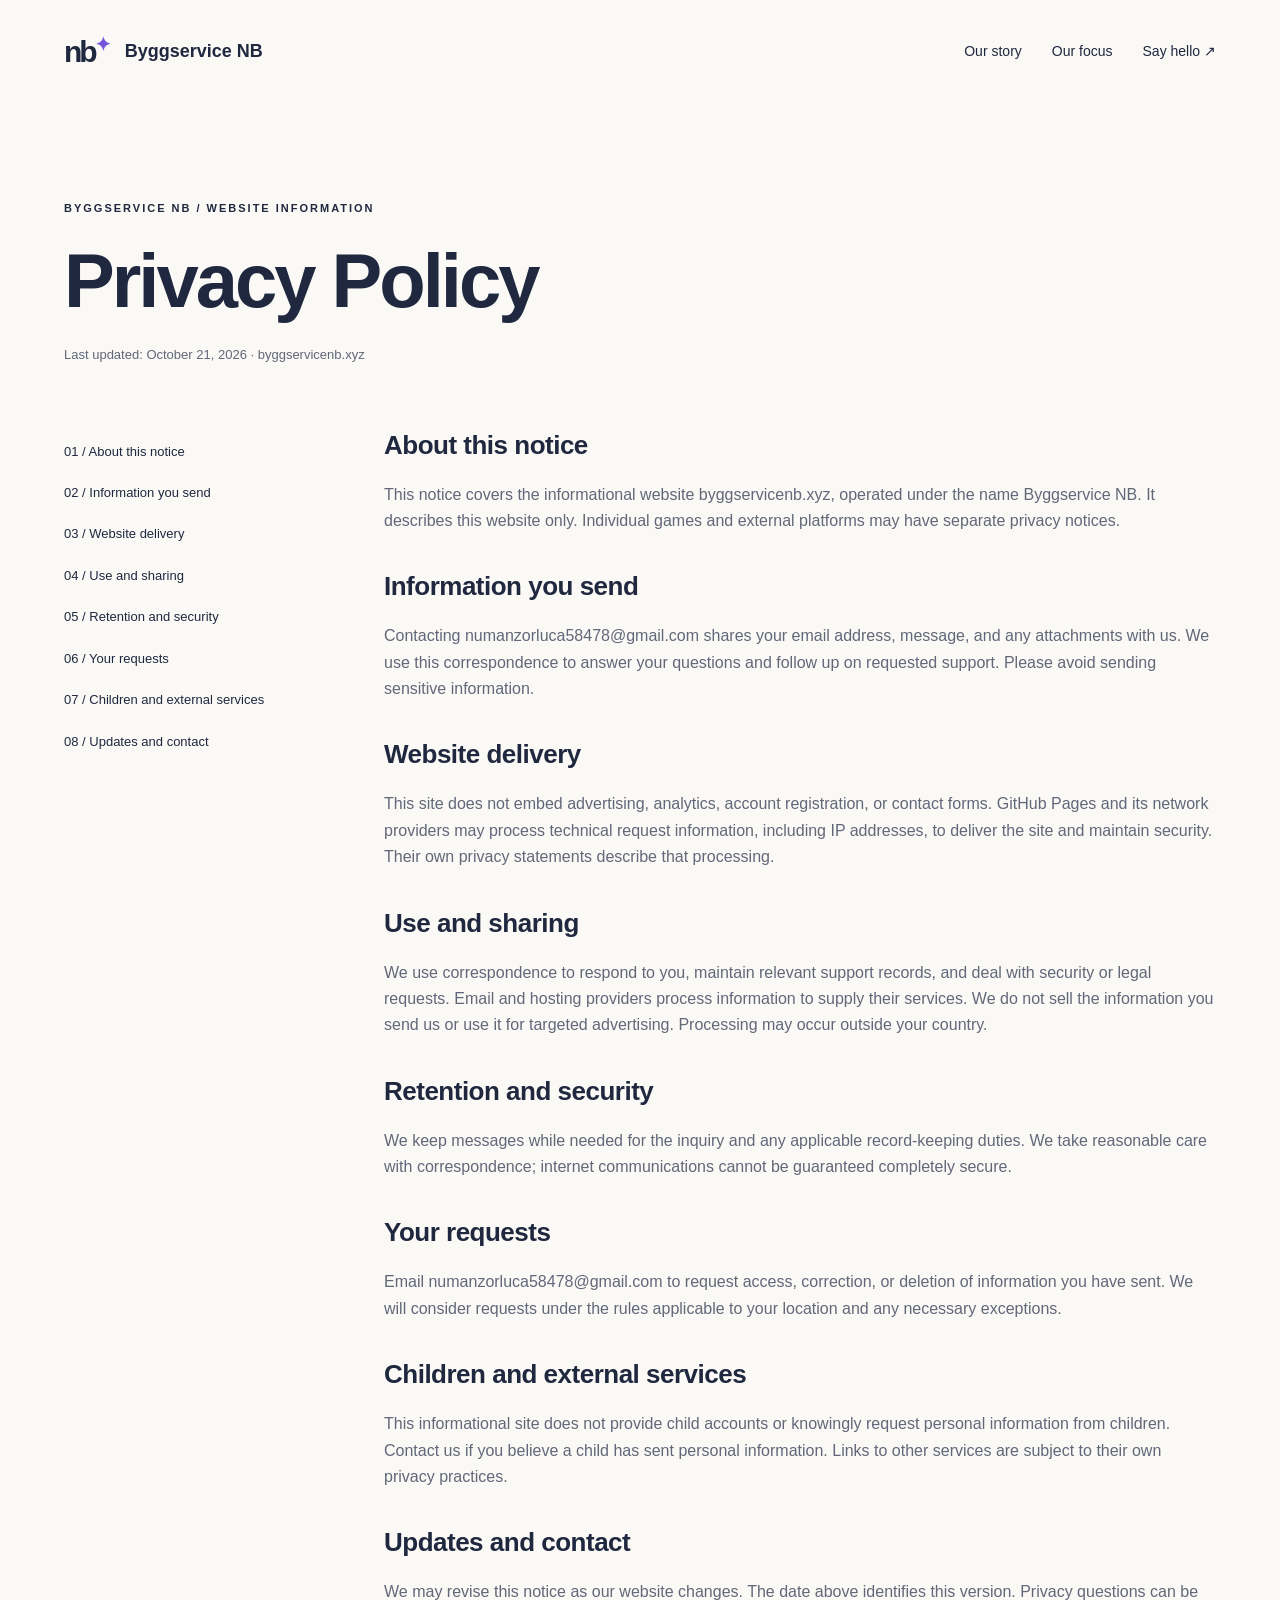
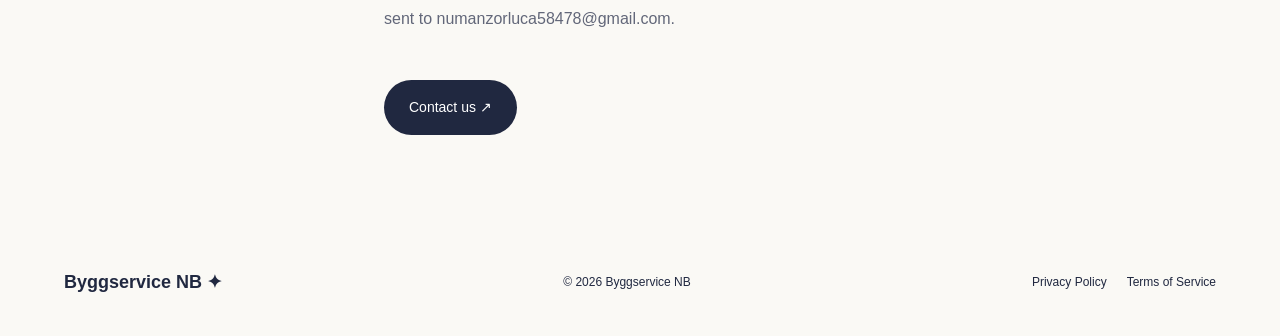
==== privacy-policy/index.html @ 4108b341 "Add privacy policy" ====
<!doctype html><html lang="en"><head><meta charset="utf-8"><meta name="viewport" content="width=device-width, initial-scale=1"><title>Privacy Policy | Byggservice NB</title><meta name="description" content="Privacy Policy for the Byggservice NB informational website."><meta name="theme-color" content="#202840"><link rel="icon" href="/favicon.svg"><link rel="stylesheet" href="/style.css"><link rel="canonical" href="https://byggservicenb.xyz/privacy-policy/"></head><body><a class="skip" href="#main">Skip to content</a><header><a class="brand" href="/"><b>nb<span>✦</span></b>Byggservice NB</a><nav aria-label="Main navigation"><a href="/#about">Our story</a><a href="/#play">Our focus</a><a href="/#contact">Say hello ↗</a></nav></header><main id="main"><section class="section legal"><p class="eyebrow">Byggservice NB / Website information</p><h1>Privacy Policy</h1><p class="updated">Last updated: October 21, 2026 · byggservicenb.xyz</p><div class="legal-grid"><aside aria-label="On this page"><a href="#part1">01 / About this notice</a><a href="#part2">02 / Information you send</a><a href="#part3">03 / Website delivery</a><a href="#part4">04 / Use and sharing</a><a href="#part5">05 / Retention and security</a><a href="#part6">06 / Your requests</a><a href="#part7">07 / Children and external services</a><a href="#part8">08 / Updates and contact</a></aside><div><section id="part1"><h2>About this notice</h2><p>This notice covers the informational website byggservicenb.xyz, operated under the name Byggservice NB. It describes this website only. Individual games and external platforms may have separate privacy notices.</p></section><section id="part2"><h2>Information you send</h2><p>Contacting numanzorluca58478@gmail.com shares your email address, message, and any attachments with us. We use this correspondence to answer your questions and follow up on requested support. Please avoid sending sensitive information.</p></section><section id="part3"><h2>Website delivery</h2><p>This site does not embed advertising, analytics, account registration, or contact forms. GitHub Pages and its network providers may process technical request information, including IP addresses, to deliver the site and maintain security. Their own privacy statements describe that processing.</p></section><section id="part4"><h2>Use and sharing</h2><p>We use correspondence to respond to you, maintain relevant support records, and deal with security or legal requests. Email and hosting providers process information to supply their services. We do not sell the information you send us or use it for targeted advertising. Processing may occur outside your country.</p></section><section id="part5"><h2>Retention and security</h2><p>We keep messages while needed for the inquiry and any applicable record-keeping duties. We take reasonable care with correspondence; internet communications cannot be guaranteed completely secure.</p></section><section id="part6"><h2>Your requests</h2><p>Email numanzorluca58478@gmail.com to request access, correction, or deletion of information you have sent. We will consider requests under the rules applicable to your location and any necessary exceptions.</p></section><section id="part7"><h2>Children and external services</h2><p>This informational site does not provide child accounts or knowingly request personal information from children. Contact us if you believe a child has sent personal information. Links to other services are subject to their own privacy practices.</p></section><section id="part8"><h2>Updates and contact</h2><p>We may revise this notice as our website changes. The date above identifies this version. Privacy questions can be sent to numanzorluca58478@gmail.com.</p></section><a class="button" href="mailto:numanzorluca58478@gmail.com">Contact us ↗</a></div></div></section></main><footer><a class="brand" href="/">Byggservice NB ✦</a><p>© 2026 Byggservice NB</p><nav aria-label="Legal"><a href="/privacy-policy/">Privacy Policy</a><a href="/terms-of-service/">Terms of Service</a></nav></footer></body></html>
---- style.css ----
*{box-sizing:border-box}html{scroll-behavior:smooth;scroll-padding-top:30px}body{margin:0;color:#202840;background:#faf9f5;font:16px/1.65 -apple-system,BlinkMacSystemFont,"Segoe UI",sans-serif}a{color:inherit;text-decoration:none}a:focus-visible{outline:3px solid #7555db;outline-offset:5px}header,footer{max-width:1340px;margin:auto;padding:27px 5%;display:flex;justify-content:space-between;align-items:center;gap:25px}.brand{font-size:18px;font-weight:750;display:flex;align-items:center;gap:14px}.brand b{font-size:30px;letter-spacing:-3px}.brand b span{font-size:19px;color:#7555db;vertical-align:super;letter-spacing:0}nav{display:flex;gap:30px;font-size:14px}nav a:hover{text-decoration:underline}.skip{position:absolute;top:-80px}.skip:focus{top:0;background:white;z-index:9}.hero{max-width:1340px;margin:auto;padding:65px 5% 25px;display:grid;grid-template-columns:1.05fr 1fr;gap:35px}.eyebrow{text-transform:uppercase;letter-spacing:2px;font-size:11px;font-weight:750;margin:0 0 25px}h1,h2,h3,p{margin-top:0}h1{font-size:clamp(60px,7.5vw,104px);line-height:1.02;letter-spacing:-6px;margin-bottom:28px}em{font-family:Georgia,serif;font-weight:400;color:#7555db}h2{font-size:clamp(35px,4.3vw,59px);line-height:1.13;letter-spacing:-2px;font-weight:650}h3{font-size:25px;line-height:1.2;letter-spacing:-.7px}.intro{color:#646976;font-size:17px}.button{display:inline-flex;gap:40px;align-items:center;background:#202840;color:white;padding:16px 25px;border-radius:40px;font-size:14px;margin-top:10px}.button:hover{background:#7555db}.art{background:#e9e4f5;border-radius:50% 50% 44% 44%;position:relative;min-height:500px;margin:0 0 20px;overflow:hidden}.orbit{position:absolute;width:360px;height:360px;border:1px solid #c2b7db;border-radius:50%;left:calc(50% - 180px);top:75px}.tile{position:absolute;width:130px;height:130px;border-radius:26px;display:grid;place-items:center;font-size:75px;line-height:1;box-shadow:0 18px 0 #20284018,0 25px 35px #30294419}.t1{background:#bfaafa;left:17%;top:65px;transform:rotate(-14deg);color:#523486}.t2{background:#ffd884;right:13%;top:130px;transform:rotate(13deg);color:#bd7f25}.t3{background:#202840;color:#fff3da;left:32%;top:205px;z-index:2;transform:rotate(8deg)}.t4{background:#afdbbf;color:#386b50;left:9%;top:300px;transform:rotate(-9deg)}.t5{background:#f6b8a9;color:#9b4f54;right:12%;top:330px;transform:rotate(15deg);font-size:60px}.spark{position:absolute;font-size:35px}.s1{right:16%;top:45px}.s2{left:12%;top:230px;color:#8b71bd}.art-label{position:absolute;bottom:14px;width:100%;text-align:center;font-size:9px;letter-spacing:3px}.hero-bottom{grid-column:1/-1;display:flex;justify-content:space-between;border-top:1px solid #dddcd8;padding-top:25px;font-size:11px;letter-spacing:1px;color:#626779}.section{padding:95px max(5%,calc((100vw - 1206px)/2))}.split{display:grid;grid-template-columns:1.1fr 1fr;gap:75px}.split p{color:#626779}.split .large{font-size:23px;line-height:1.5;color:#202840}.focus{background:#efeee8}.cards{display:grid;grid-template-columns:repeat(3,1fr);gap:22px;margin-top:40px}.cards article{padding:35px 28px;border-radius:12px;background:#faf9f5}.cards p:last-child{font-size:15px;color:#626779}.symbol{font-size:52px;display:block;margin-bottom:35px;color:#7555db}.principles{background:#202840;color:#faf9f5;display:grid;grid-template-columns:1fr 1fr;gap:0 65px}.principles>.eyebrow{grid-column:1/-1;color:#bfaafa}.principles em{color:#c5b1ff}.rows p{border-bottom:1px solid #ffffff30;padding:20px 0;font-size:19px}.rows span{font-size:11px;color:#bfaafa;margin-right:20px}.rows b{float:right;font-weight:400}.contact{background:#eee8fa}.email{font-size:clamp(17px,3vw,32px);display:inline-block;border-bottom:1px solid #7d6b9b;overflow-wrap:anywhere;margin:15px 0 25px}.email:hover{color:#7555db}.small{font-size:13px;color:#626779}footer{font-size:12px;padding-top:38px;padding-bottom:38px}footer p{margin:0}footer nav{font-size:12px;gap:20px}.legal h1{font-size:clamp(40px,6vw,76px);letter-spacing:-3px;margin:10px 0 25px}.updated{font-size:13px;color:#626779}.legal-grid{display:grid;grid-template-columns:240px 1fr;gap:80px;margin-top:65px}.legal aside a{display:block;font-size:13px;padding:10px 0}.legal section section{scroll-margin-top:30px}.legal-grid h2{font-size:26px;letter-spacing:-.5px}.legal-grid section{margin-bottom:38px}.legal-grid p{color:#626779}@media(max-width:800px){header{padding:20px 6%;flex-wrap:wrap}.brand{font-size:16px}nav{gap:18px;font-size:12px}.hero{padding:40px 6% 25px;grid-template-columns:1fr}.hero h1{letter-spacing:-3px;font-size:70px}.art{min-height:480px;max-width:510px;width:100%;justify-self:center}.section{padding:65px 6%}.split,.principles{grid-template-columns:1fr;gap:25px}.cards{grid-template-columns:1fr}.cards article{padding:30px}.symbol{margin-bottom:20px}.hero-bottom{font-size:9px;gap:20px}footer{align-items:flex-start;flex-direction:column;gap:18px}.legal-grid{grid-template-columns:1fr;gap:30px;margin-top:35px}.legal aside{border-bottom:1px solid #ddd;padding-bottom:25px}.legal h1{letter-spacing:-2px}}@media(prefers-reduced-motion:reduce){html{scroll-behavior:auto}}
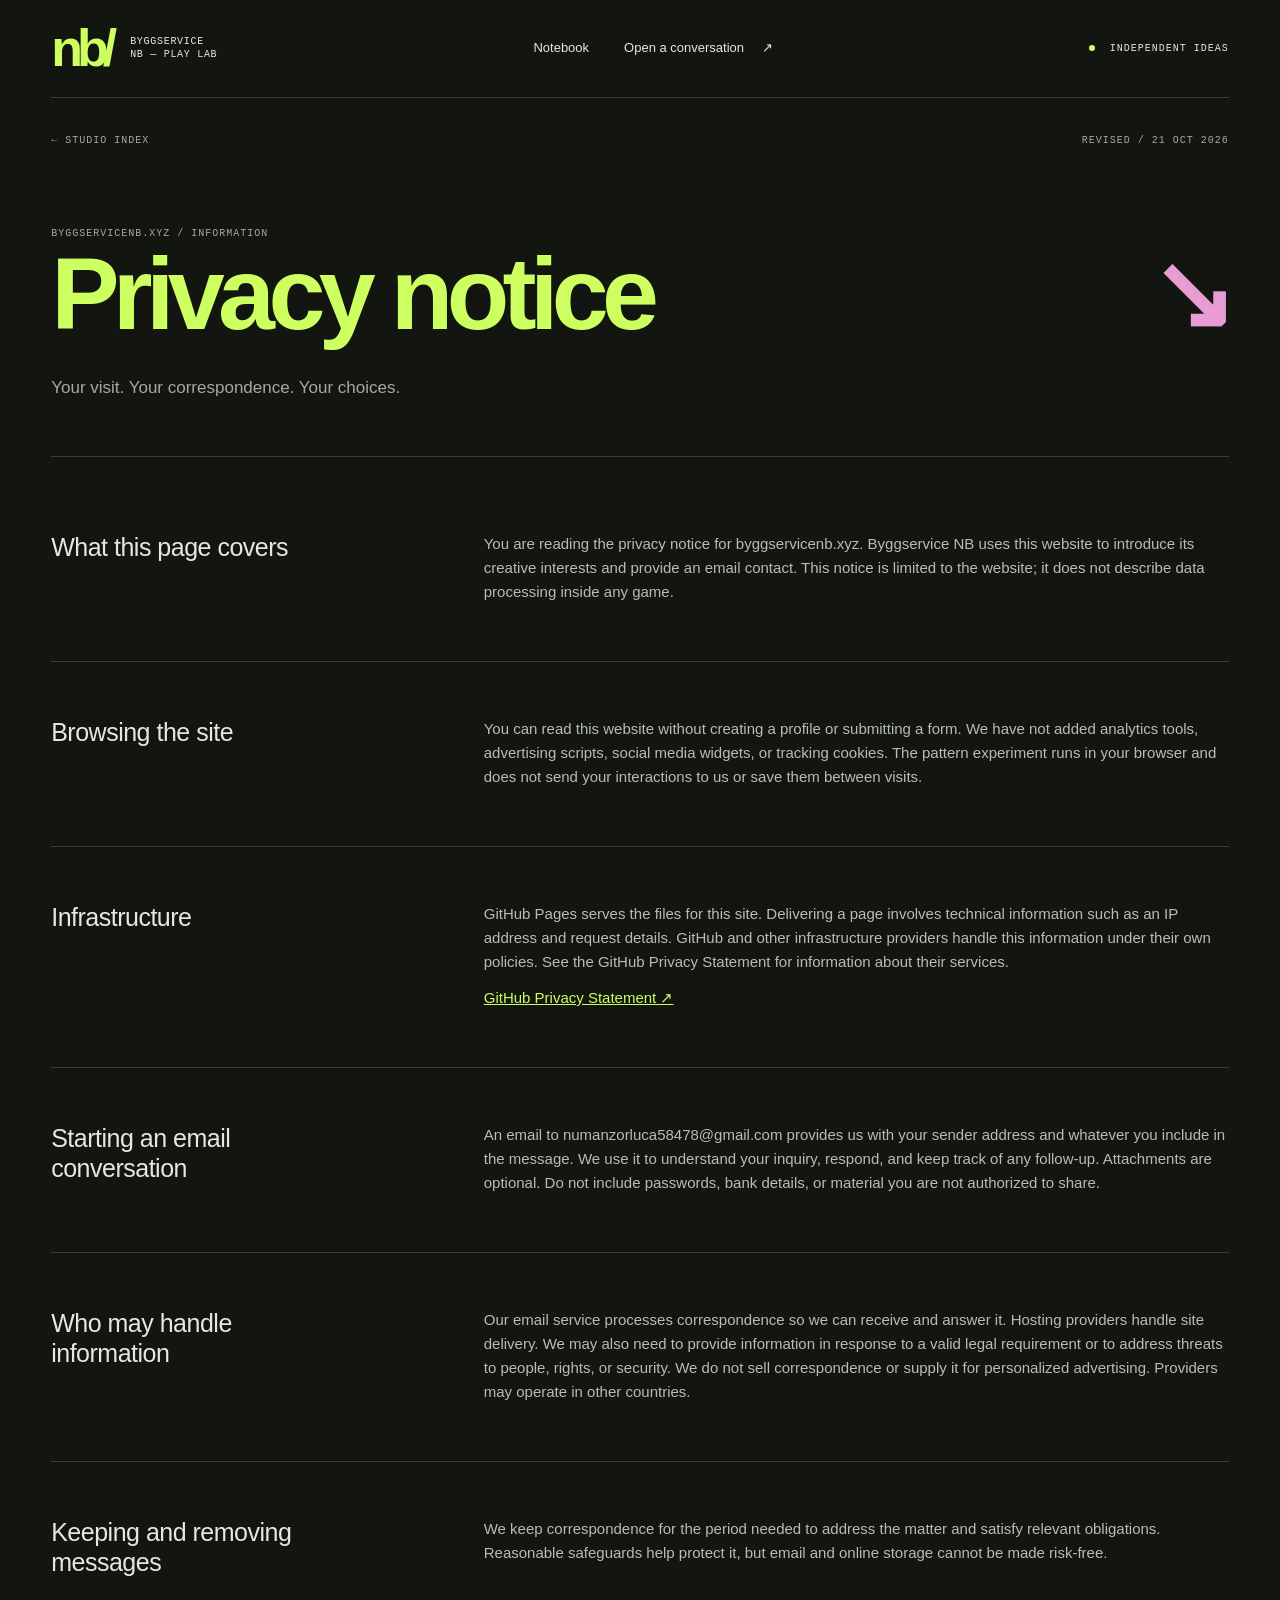
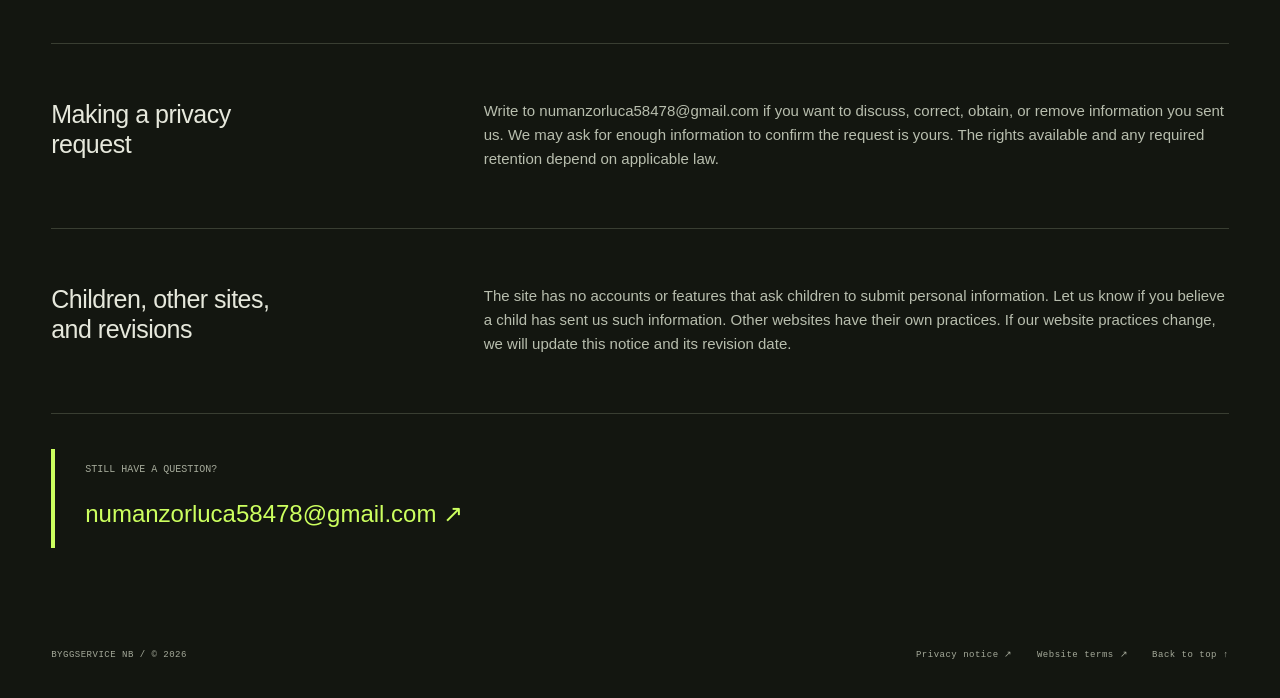
==== commit 4d9730df: "Rewrite privacy notice and page layout" ====
--- a/privacy-policy/index.html
+++ b/privacy-policy/index.html
@@ -1 +1 @@
-<!doctype html><html lang="en"><head><meta charset="utf-8"><meta name="viewport" content="width=device-width, initial-scale=1"><title>Privacy Policy | Byggservice NB</title><meta name="description" content="Privacy Policy for the Byggservice NB informational website."><meta name="theme-color" content="#202840"><link rel="icon" href="/favicon.svg"><link rel="stylesheet" href="/style.css"><link rel="canonical" href="https://byggservicenb.xyz/privacy-policy/"></head><body><a class="skip" href="#main">Skip to content</a><header><a class="brand" href="/"><b>nb<span>✦</span></b>Byggservice NB</a><nav aria-label="Main navigation"><a href="/#about">Our story</a><a href="/#play">Our focus</a><a href="/#contact">Say hello ↗</a></nav></header><main id="main"><section class="section legal"><p class="eyebrow">Byggservice NB / Website information</p><h1>Privacy Policy</h1><p class="updated">Last updated: October 21, 2026 · byggservicenb.xyz</p><div class="legal-grid"><aside aria-label="On this page"><a href="#part1">01 / About this notice</a><a href="#part2">02 / Information you send</a><a href="#part3">03 / Website delivery</a><a href="#part4">04 / Use and sharing</a><a href="#part5">05 / Retention and security</a><a href="#part6">06 / Your requests</a><a href="#part7">07 / Children and external services</a><a href="#part8">08 / Updates and contact</a></aside><div><section id="part1"><h2>About this notice</h2><p>This notice covers the informational website byggservicenb.xyz, operated under the name Byggservice NB. It describes this website only. Individual games and external platforms may have separate privacy notices.</p></section><section id="part2"><h2>Information you send</h2><p>Contacting numanzorluca58478@gmail.com shares your email address, message, and any attachments with us. We use this correspondence to answer your questions and follow up on requested support. Please avoid sending sensitive information.</p></section><section id="part3"><h2>Website delivery</h2><p>This site does not embed advertising, analytics, account registration, or contact forms. GitHub Pages and its network providers may process technical request information, including IP addresses, to deliver the site and maintain security. Their own privacy statements describe that processing.</p></section><section id="part4"><h2>Use and sharing</h2><p>We use correspondence to respond to you, maintain relevant support records, and deal with security or legal requests. Email and hosting providers process information to supply their services. We do not sell the information you send us or use it for targeted advertising. Processing may occur outside your country.</p></section><section id="part5"><h2>Retention and security</h2><p>We keep messages while needed for the inquiry and any applicable record-keeping duties. We take reasonable care with correspondence; internet communications cannot be guaranteed completely secure.</p></section><section id="part6"><h2>Your requests</h2><p>Email numanzorluca58478@gmail.com to request access, correction, or deletion of information you have sent. We will consider requests under the rules applicable to your location and any necessary exceptions.</p></section><section id="part7"><h2>Children and external services</h2><p>This informational site does not provide child accounts or knowingly request personal information from children. Contact us if you believe a child has sent personal information. Links to other services are subject to their own privacy practices.</p></section><section id="part8"><h2>Updates and contact</h2><p>We may revise this notice as our website changes. The date above identifies this version. Privacy questions can be sent to numanzorluca58478@gmail.com.</p></section><a class="button" href="mailto:numanzorluca58478@gmail.com">Contact us ↗</a></div></div></section></main><footer><a class="brand" href="/">Byggservice NB ✦</a><p>© 2026 Byggservice NB</p><nav aria-label="Legal"><a href="/privacy-policy/">Privacy Policy</a><a href="/terms-of-service/">Terms of Service</a></nav></footer></body></html>
+<!doctype html><html lang="en"><head><meta charset="utf-8"><meta name="viewport" content="width=device-width, initial-scale=1"><title>Privacy notice — Byggservice NB</title><meta name="description" content="Your visit. Your correspondence. Your choices."><meta name="theme-color" content="#131610"><link rel="icon" href="/favicon.svg"><link rel="stylesheet" href="/style.css"><link rel="canonical" href="https://byggservicenb.xyz/privacy-policy/"></head><body><a class="skip" href="#main">Skip to content</a><header class="masthead"><a class="wordmark" href="/" aria-label="Byggservice NB home"><span class="mark">nb/</span><span>BYGGSERVICE<br>NB — PLAY LAB</span></a><nav aria-label="Main navigation"><a href="/#notebook">Notebook</a><a href="/#inbox">Open a conversation <span>↗</span></a></nav><span class="header-tag"><i></i> INDEPENDENT IDEAS</span></header><main id="main"><section class="document"><div class="document-meta"><a href="/">← STUDIO INDEX</a><span>REVISED / 21 OCT 2026</span></div><div class="document-title"><span class="kicker">BYGGSERVICENB.XYZ / INFORMATION</span><h1>Privacy notice<span>↘</span></h1><p>Your visit. Your correspondence. Your choices.</p></div><div class="document-content"><aside><span>THE CONTENTS</span><a href="#clause-1">What this page covers</a><a href="#clause-2">Browsing the site</a><a href="#clause-3">Infrastructure</a><a href="#clause-4">Starting an email conversation</a><a href="#clause-5">Who may handle information</a><a href="#clause-6">Keeping and removing messages</a><a href="#clause-7">Making a privacy request</a><a href="#clause-8">Children, other sites, and revisions</a></aside><div><section id="clause-1"><h2>What this page covers</h2><p>You are reading the privacy notice for byggservicenb.xyz. Byggservice NB uses this website to introduce its creative interests and provide an email contact. This notice is limited to the website; it does not describe data processing inside any game.</p></section><section id="clause-2"><h2>Browsing the site</h2><p>You can read this website without creating a profile or submitting a form. We have not added analytics tools, advertising scripts, social media widgets, or tracking cookies. The pattern experiment runs in your browser and does not send your interactions to us or save them between visits.</p></section><section id="clause-3"><h2>Infrastructure</h2><p>GitHub Pages serves the files for this site. Delivering a page involves technical information such as an IP address and request details. GitHub and other infrastructure providers handle this information under their own policies. See the GitHub Privacy Statement for information about their services.</p><p><a href="https://docs.github.com/en/site-policy/privacy-policies/github-general-privacy-statement">GitHub Privacy Statement ↗</a></p></section><section id="clause-4"><h2>Starting an email conversation</h2><p>An email to numanzorluca58478@gmail.com provides us with your sender address and whatever you include in the message. We use it to understand your inquiry, respond, and keep track of any follow-up. Attachments are optional. Do not include passwords, bank details, or material you are not authorized to share.</p></section><section id="clause-5"><h2>Who may handle information</h2><p>Our email service processes correspondence so we can receive and answer it. Hosting providers handle site delivery. We may also need to provide information in response to a valid legal requirement or to address threats to people, rights, or security. We do not sell correspondence or supply it for personalized advertising. Providers may operate in other countries.</p></section><section id="clause-6"><h2>Keeping and removing messages</h2><p>We keep correspondence for the period needed to address the matter and satisfy relevant obligations. Reasonable safeguards help protect it, but email and online storage cannot be made risk-free.</p></section><section id="clause-7"><h2>Making a privacy request</h2><p>Write to numanzorluca58478@gmail.com if you want to discuss, correct, obtain, or remove information you sent us. We may ask for enough information to confirm the request is yours. The rights available and any required retention depend on applicable law.</p></section><section id="clause-8"><h2>Children, other sites, and revisions</h2><p>The site has no accounts or features that ask children to submit personal information. Let us know if you believe a child has sent us such information. Other websites have their own practices. If our website practices change, we will update this notice and its revision date.</p></section><div class="document-contact"><span>STILL HAVE A QUESTION?</span><a href="mailto:numanzorluca58478@gmail.com">numanzorluca58478@gmail.com ↗</a></div></div></div></section></main><footer><span>BYGGSERVICE NB / © 2026</span><nav aria-label="Legal navigation"><a href="/privacy-policy/">Privacy notice ↗</a><a href="/terms-of-service/">Website terms ↗</a><a href="#main">Back to top ↑</a></nav></footer><script src="/site.js"></script></body></html>
--- a/style.css
+++ b/style.css
@@ -1 +1,2 @@
-*{box-sizing:border-box}html{scroll-behavior:smooth;scroll-padding-top:30px}body{margin:0;color:#202840;background:#faf9f5;font:16px/1.65 -apple-system,BlinkMacSystemFont,"Segoe UI",sans-serif}a{color:inherit;text-decoration:none}a:focus-visible{outline:3px solid #7555db;outline-offset:5px}header,footer{max-width:1340px;margin:auto;padding:27px 5%;display:flex;justify-content:space-between;align-items:center;gap:25px}.brand{font-size:18px;font-weight:750;display:flex;align-items:center;gap:14px}.brand b{font-size:30px;letter-spacing:-3px}.brand b span{font-size:19px;color:#7555db;vertical-align:super;letter-spacing:0}nav{display:flex;gap:30px;font-size:14px}nav a:hover{text-decoration:underline}.skip{position:absolute;top:-80px}.skip:focus{top:0;background:white;z-index:9}.hero{max-width:1340px;margin:auto;padding:65px 5% 25px;display:grid;grid-template-columns:1.05fr 1fr;gap:35px}.eyebrow{text-transform:uppercase;letter-spacing:2px;font-size:11px;font-weight:750;margin:0 0 25px}h1,h2,h3,p{margin-top:0}h1{font-size:clamp(60px,7.5vw,104px);line-height:1.02;letter-spacing:-6px;margin-bottom:28px}em{font-family:Georgia,serif;font-weight:400;color:#7555db}h2{font-size:clamp(35px,4.3vw,59px);line-height:1.13;letter-spacing:-2px;font-weight:650}h3{font-size:25px;line-height:1.2;letter-spacing:-.7px}.intro{color:#646976;font-size:17px}.button{display:inline-flex;gap:40px;align-items:center;background:#202840;color:white;padding:16px 25px;border-radius:40px;font-size:14px;margin-top:10px}.button:hover{background:#7555db}.art{background:#e9e4f5;border-radius:50% 50% 44% 44%;position:relative;min-height:500px;margin:0 0 20px;overflow:hidden}.orbit{position:absolute;width:360px;height:360px;border:1px solid #c2b7db;border-radius:50%;left:calc(50% - 180px);top:75px}.tile{position:absolute;width:130px;height:130px;border-radius:26px;display:grid;place-items:center;font-size:75px;line-height:1;box-shadow:0 18px 0 #20284018,0 25px 35px #30294419}.t1{background:#bfaafa;left:17%;top:65px;transform:rotate(-14deg);color:#523486}.t2{background:#ffd884;right:13%;top:130px;transform:rotate(13deg);color:#bd7f25}.t3{background:#202840;color:#fff3da;left:32%;top:205px;z-index:2;transform:rotate(8deg)}.t4{background:#afdbbf;color:#386b50;left:9%;top:300px;transform:rotate(-9deg)}.t5{background:#f6b8a9;color:#9b4f54;right:12%;top:330px;transform:rotate(15deg);font-size:60px}.spark{position:absolute;font-size:35px}.s1{right:16%;top:45px}.s2{left:12%;top:230px;color:#8b71bd}.art-label{position:absolute;bottom:14px;width:100%;text-align:center;font-size:9px;letter-spacing:3px}.hero-bottom{grid-column:1/-1;display:flex;justify-content:space-between;border-top:1px solid #dddcd8;padding-top:25px;font-size:11px;letter-spacing:1px;color:#626779}.section{padding:95px max(5%,calc((100vw - 1206px)/2))}.split{display:grid;grid-template-columns:1.1fr 1fr;gap:75px}.split p{color:#626779}.split .large{font-size:23px;line-height:1.5;color:#202840}.focus{background:#efeee8}.cards{display:grid;grid-template-columns:repeat(3,1fr);gap:22px;margin-top:40px}.cards article{padding:35px 28px;border-radius:12px;background:#faf9f5}.cards p:last-child{font-size:15px;color:#626779}.symbol{font-size:52px;display:block;margin-bottom:35px;color:#7555db}.principles{background:#202840;color:#faf9f5;display:grid;grid-template-columns:1fr 1fr;gap:0 65px}.principles>.eyebrow{grid-column:1/-1;color:#bfaafa}.principles em{color:#c5b1ff}.rows p{border-bottom:1px solid #ffffff30;padding:20px 0;font-size:19px}.rows span{font-size:11px;color:#bfaafa;margin-right:20px}.rows b{float:right;font-weight:400}.contact{background:#eee8fa}.email{font-size:clamp(17px,3vw,32px);display:inline-block;border-bottom:1px solid #7d6b9b;overflow-wrap:anywhere;margin:15px 0 25px}.email:hover{color:#7555db}.small{font-size:13px;color:#626779}footer{font-size:12px;padding-top:38px;padding-bottom:38px}footer p{margin:0}footer nav{font-size:12px;gap:20px}.legal h1{font-size:clamp(40px,6vw,76px);letter-spacing:-3px;margin:10px 0 25px}.updated{font-size:13px;color:#626779}.legal-grid{display:grid;grid-template-columns:240px 1fr;gap:80px;margin-top:65px}.legal aside a{display:block;font-size:13px;padding:10px 0}.legal section section{scroll-margin-top:30px}.legal-grid h2{font-size:26px;letter-spacing:-.5px}.legal-grid section{margin-bottom:38px}.legal-grid p{color:#626779}@media(max-width:800px){header{padding:20px 6%;flex-wrap:wrap}.brand{font-size:16px}nav{gap:18px;font-size:12px}.hero{padding:40px 6% 25px;grid-template-columns:1fr}.hero h1{letter-spacing:-3px;font-size:70px}.art{min-height:480px;max-width:510px;width:100%;justify-self:center}.section{padding:65px 6%}.split,.principles{grid-template-columns:1fr;gap:25px}.cards{grid-template-columns:1fr}.cards article{padding:30px}.symbol{margin-bottom:20px}.hero-bottom{font-size:9px;gap:20px}footer{align-items:flex-start;flex-direction:column;gap:18px}.legal-grid{grid-template-columns:1fr;gap:30px;margin-top:35px}.legal aside{border-bottom:1px solid #ddd;padding-bottom:25px}.legal h1{letter-spacing:-2px}}@media(prefers-reduced-motion:reduce){html{scroll-behavior:auto}}+:root{--bg:#131610;--paper:#e6e8dc;--muted:#a5aa9a;--lime:#ccff5f;--pink:#e99cd3;--line:#393e32}*{box-sizing:border-box}html{scroll-behavior:smooth;scroll-padding-top:28px}body{margin:0;background:var(--bg);color:var(--paper);font:16px/1.6 Arial,Helvetica,sans-serif}a{color:inherit;text-decoration:none}button{font:inherit}a:focus-visible,button:focus-visible{outline:3px solid var(--pink);outline-offset:6px}a:hover{color:var(--lime)}.skip{position:absolute;left:20px;top:-100px;z-index:10;background:var(--lime);color:var(--bg);padding:10px}.skip:focus{top:10px}.masthead{margin:0 4%;padding:25px 0;display:flex;align-items:center;justify-content:space-between;border-bottom:1px solid var(--line);gap:25px}.wordmark{display:flex;gap:13px;align-items:center;font:10px/1.3 monospace;letter-spacing:.7px}.mark{font:bold 52px/.9 Arial;letter-spacing:-6px;color:var(--lime);padding-right:6px}.masthead nav{display:flex;gap:35px;font-size:13px}.masthead nav span{margin-left:14px}.header-tag{font:10px monospace;letter-spacing:1px}.header-tag i{display:inline-block;background:var(--lime);width:6px;height:6px;border-radius:50%;margin-right:8px}.opening{padding:28px 4% 0}.opening-top,.opening-bottom,.section-rail,.inbox-top,.document-meta{display:flex;justify-content:space-between;gap:25px;font:10px/1.5 monospace;letter-spacing:1px}.opening-top span:last-child{text-align:right}.hero-layout{display:grid;grid-template-columns:1.05fr 1fr;gap:4%;padding:60px 0 45px;align-items:center}.kicker{font:10px/1.6 monospace;letter-spacing:1px;margin:0 0 25px;color:var(--muted)}h1,h2,h3,p{margin-top:0}.hero-type h1{font-family:Arial,Helvetica,sans-serif;font-size:clamp(70px,8.6vw,135px);line-height:.84;font-weight:900;letter-spacing:-.075em;margin:0;color:var(--lime)}.outline{-webkit-text-stroke:1px var(--paper);color:transparent;letter-spacing:-.08em}.asterisk{font-size:.67em;color:var(--pink);display:inline-block;margin-left:16px;vertical-align:12%}.hero-caption{display:flex;gap:22px;margin-top:38px;align-items:flex-start}.hero-caption .arrow{color:var(--lime);font-size:40px;line-height:1}.hero-caption p{font-size:14px;line-height:1.6;color:#b9bfaf;margin:0}.experiment{border:1px solid var(--line);background:#1b2016;transform:rotate(3deg);margin:0 2% 5px 0}.experiment-bar{display:flex;justify-content:space-between;font:9px monospace;letter-spacing:1px;border-bottom:1px solid var(--line);padding:16px}.board-wrap{position:relative;padding:32px 42px 36px}.board{display:grid;grid-template-columns:repeat(3,1fr);gap:9px;transform:rotate(-8deg);max-width:420px;margin:10px auto}.cell{aspect-ratio:1;display:grid;place-items:center;font-size:clamp(40px,5vw,77px);font-weight:600;line-height:1;border-radius:0;box-shadow:5px 6px 0 #0004}.lime{background:var(--lime);color:var(--bg)}.charcoal{background:#30372a;color:var(--lime)}.gray{background:#b7beaa;color:var(--bg)}.pink{background:var(--pink);color:var(--bg)}.ring{font-size:clamp(55px,7vw,100px)}.board-coordinate{font:8px/1.8 monospace;position:absolute;right:9px;bottom:15px;color:var(--muted)}.experiment-control{display:flex;align-items:center;justify-content:space-between;gap:15px;border-top:1px solid var(--line);padding:15px}.experiment-control p{font:8px/1.4 monospace;letter-spacing:1px;margin:0;max-width:50%}.experiment-control button{border:0;background:var(--lime);padding:12px 18px;cursor:pointer;font:10px monospace;min-height:44px;color:#131610}.experiment-control button:hover{background:var(--pink)}.experiment-control button span{font-size:18px;margin-left:20px}.experiment-note{font:9px monospace;color:var(--muted);margin:0;padding:0 15px 15px}.opening-bottom{border-top:1px solid var(--line);padding:22px 0;color:var(--muted)}.opening-bottom a{color:var(--paper)}.ticker{display:flex;justify-content:space-around;gap:20px;padding:23px 3%;background:var(--lime);color:var(--bg);font-weight:900;font-size:clamp(13px,2.2vw,31px);line-height:1.1;letter-spacing:-1px;overflow:hidden}.ticker b{font-size:28px;line-height:1}.notebook{padding:90px 4% 100px;display:grid;grid-template-columns:repeat(3,1fr);gap:0 0}.section-rail{grid-column:1/-1;border-bottom:1px solid var(--line);padding-bottom:20px;color:var(--muted)}.notebook-intro{grid-column:1/-1;display:flex;align-items:flex-end;justify-content:space-between;gap:50px;padding:45px 0 65px}.notebook-intro h2{font-size:clamp(33px,4.2vw,62px);font-weight:500;line-height:1.08;letter-spacing:-2px;margin:0}.notebook-intro h2 em{font-style:normal;color:var(--lime)}.notebook-intro>p{font-size:14px;color:var(--muted);max-width:330px;margin:0}.note{padding:28px 30px;min-height:430px;position:relative;border:1px solid var(--line)}.note+.note{border-left:0}.note-id{font:10px monospace;color:var(--muted);margin-bottom:35px}.note h3{font-size:30px;line-height:1.1;letter-spacing:-1px;font-weight:500}.note p{font-size:13px;color:var(--muted);max-width:270px;position:relative;z-index:1}.note-one{background:#20271b}.mini-grid{display:grid;grid-template-columns:55px 55px;gap:5px;margin-top:30px}.mini-grid i{height:32px;background:var(--lime)}.mini-grid i:nth-child(3){background:var(--pink)}.note-two{background:var(--paper);color:var(--bg);padding-bottom:30px}.note-two .note-id,.note-two p{color:#565e4c}.note-two p{margin-top:155px;margin-bottom:0}.loop-art{position:absolute;top:170px;font-size:120px;line-height:1;color:#758065;left:30px}.loop-art span{color:#20271b;margin-left:25px}.note-three{background:#191a15}.click-art{display:block;font:bold 55px/.9 Arial;letter-spacing:-4px;transform:rotate(-10deg);color:var(--pink);margin-top:45px}.click-art span{font-size:75px;vertical-align:-8px}.statement{padding:70px 4%;border-top:1px solid var(--line);border-bottom:1px solid var(--line);display:grid;grid-template-columns:1fr 3fr;gap:35px}.statement-label{font:9px/1.7 monospace;color:var(--muted);letter-spacing:1px}.statement>p{font-size:clamp(45px,7vw,100px);letter-spacing:-5px;line-height:1.02;margin:0}.statement>p>span{color:var(--muted)}.statement>div{grid-column:2;display:flex;gap:25px;align-items:center}.statement>div>span{font-size:65px;line-height:1;color:var(--lime)}.statement>div p{font:12px/1.6 monospace;color:var(--muted);margin:0}.inbox{margin:40px 4%;padding:35px 35px 40px;background:var(--lime);color:var(--bg)}.inbox-top{border-bottom:1px solid #13161050;padding-bottom:20px}.inbox-main{display:flex;justify-content:space-between;align-items:center;gap:20px;margin-top:40px}.inbox-main h2{font-size:clamp(55px,10vw,145px);font-weight:900;line-height:1;letter-spacing:-.08em;margin:0 0 20px}.contact-arrow{font-size:100px;line-height:1}.inbox a:hover{color:#5b3a71}.email{font-size:clamp(15px,2.6vw,35px);border-bottom:1px solid currentColor;overflow-wrap:anywhere;display:inline-block}.inbox>p{font:11px/1.7 monospace;margin:25px 0 0;color:#3c482e}footer{display:flex;justify-content:space-between;gap:30px;padding:20px 4% 35px;color:var(--muted);font:9px/1.6 monospace;letter-spacing:.5px}footer nav{display:flex;gap:24px}.document{padding:35px 4% 80px}.document-meta{color:var(--muted)}.document-title{padding:70px 0 55px;border-bottom:1px solid var(--line)}.document-title h1{font-size:clamp(50px,8vw,115px);line-height:1;letter-spacing:-.065em;font-weight:600;color:var(--lime);margin-bottom:28px}.document-title h1>span{color:var(--pink);float:right}.document-title>p{font-size:17px;color:var(--muted);margin:0}.document-content{display:grid;grid-template-columns:1fr 2fr;gap:80px;margin:55px 0 0}.document-content aside>span{display:block;font:10px monospace;color:var(--muted);margin-bottom:25px}.document-content aside a{display:block;max-width:240px;font:12px/1.6 monospace;border-top:1px solid var(--line);padding:12px 0}.document-content>div{max-width:760px}.document-content section{margin:0 0 35px;padding:0 0 30px;border-bottom:1px solid var(--line);scroll-margin-top:25px}.document-content h2{font-size:25px;font-weight:500;line-height:1.2;letter-spacing:-.5px}.document-content p{font-size:15px;color:#b8beae;margin-bottom:12px}.document-content p a{color:var(--lime);text-decoration:underline}.document-contact{padding:25px 0}.document-contact span{display:block;font:10px monospace;color:var(--muted);margin-bottom:20px}.document-contact a{font-size:clamp(15px,2vw,24px);color:var(--lime);overflow-wrap:anywhere}@media(min-width:1700px){body{max-width:1700px;margin:auto}.hero-type h1{font-size:145px}}@media(max-width:900px){.header-tag{display:none}.hero-layout{gap:4%;padding:50px 0}.hero-type h1{font-size:clamp(60px,9vw,85px)}.board-wrap{padding:20px 25px}.hero-caption p{font-size:12px}.experiment-control{padding:12px 10px}.experiment-control button{padding:10px}.experiment-control button span{margin-left:8px}.note{padding:25px 20px}.note h3{font-size:25px}.notebook-intro{gap:35px}.notebook-intro>p{max-width:280px}.click-art{font-size:42px}.click-art span{font-size:55px}.statement{grid-template-columns:1fr 3fr}.statement>p{letter-spacing:-3px}.document-content{gap:40px}}@media(max-width:620px){.masthead{padding:20px 0;gap:15px}.wordmark{font-size:8px}.mark{font-size:43px}.masthead nav{gap:15px;font-size:10px}.masthead nav span{margin-left:3px}.opening-top{font-size:8px;letter-spacing:.3px}.hero-layout{grid-template-columns:1fr;padding:38px 0 35px;gap:45px}.hero-type h1{font-size:clamp(75px,16vw,105px)}.kicker{font-size:9px;margin-bottom:22px}.hero-caption{margin-top:30px}.hero-caption p{font-size:14px}.experiment{max-width:390px;width:92%;justify-self:center;margin:0 0 15px;transform:rotate(3deg)}.board-wrap{padding:27px 38px}.cell{font-size:55px}.ring{font-size:75px}.experiment-control p{font-size:8px}.opening-bottom{font-size:8px;letter-spacing:0}.opening-bottom span:last-child{display:none}.ticker{gap:15px;padding:18px 4%;font-size:14px;letter-spacing:-.5px;justify-content:space-between}.ticker span:last-of-type,.ticker b:last-child{display:none}.ticker b{font-size:19px}.notebook{padding:60px 4%;grid-template-columns:1fr}.section-rail{font-size:8px;gap:15px;letter-spacing:.4px}.notebook-intro{display:block;padding:30px 0 35px}.notebook-intro h2{font-size:37px;margin-bottom:22px}.notebook-intro>p{max-width:100%;font-size:14px}.note{padding:28px;min-height:350px}.note+.note{border-left:1px solid var(--line);border-top:0}.note h3{font-size:32px}.note p{max-width:100%;font-size:14px}.note-id{margin-bottom:25px}.mini-grid{position:absolute;right:28px;bottom:22px;grid-template-columns:40px 40px}.mini-grid i{height:24px}.note-one{padding-bottom:95px}.note-two p{margin-top:150px}.loop-art{top:165px}.click-art{margin-top:35px;font-size:60px}.click-art span{font-size:75px}.statement{padding:45px 4%;grid-template-columns:1fr;gap:25px}.statement>p{font-size:55px;letter-spacing:-3px}.statement>div{grid-column:1}.inbox{margin:25px 4%;padding:25px 20px}.inbox-top{font-size:8px;letter-spacing:.3px;flex-wrap:wrap;gap:8px}.inbox-main{margin-top:32px;gap:10px}.inbox-main h2{font-size:15vw}.contact-arrow{font-size:65px}.email{font-size:clamp(13px,4vw,22px)}.inbox>p{font-size:10px}footer{flex-direction:column;gap:20px;font-size:8px}footer nav{flex-wrap:wrap;gap:20px}.document{padding-top:25px}.document-meta{font-size:8px}.document-title{padding:45px 0 35px}.document-title h1{font-size:54px}.document-title h1>span{display:none}.document-title>p{font-size:15px}.document-content{grid-template-columns:1fr;gap:35px;margin-top:35px}.document-content aside{display:none}.document-content h2{font-size:24px}.document-content p{font-size:14px;overflow-wrap:anywhere}}@media(prefers-reduced-motion:reduce){html{scroll-behavior:auto}}
+.document-content{display:block}.document-content aside{display:none}.document-content>div{max-width:none}.document-content section{display:grid;grid-template-columns:minmax(180px,1fr) 2fr;gap:0 60px;padding:20px 0 45px}.document-content section h2{grid-column:1;max-width:250px}.document-content section p{grid-column:2;max-width:790px}.document-contact{border-left:4px solid var(--lime);padding:15px 30px}@media(max-width:620px){.document-content section{display:block;padding-top:10px}.document-content section h2{max-width:none}.document-contact{padding:15px}}
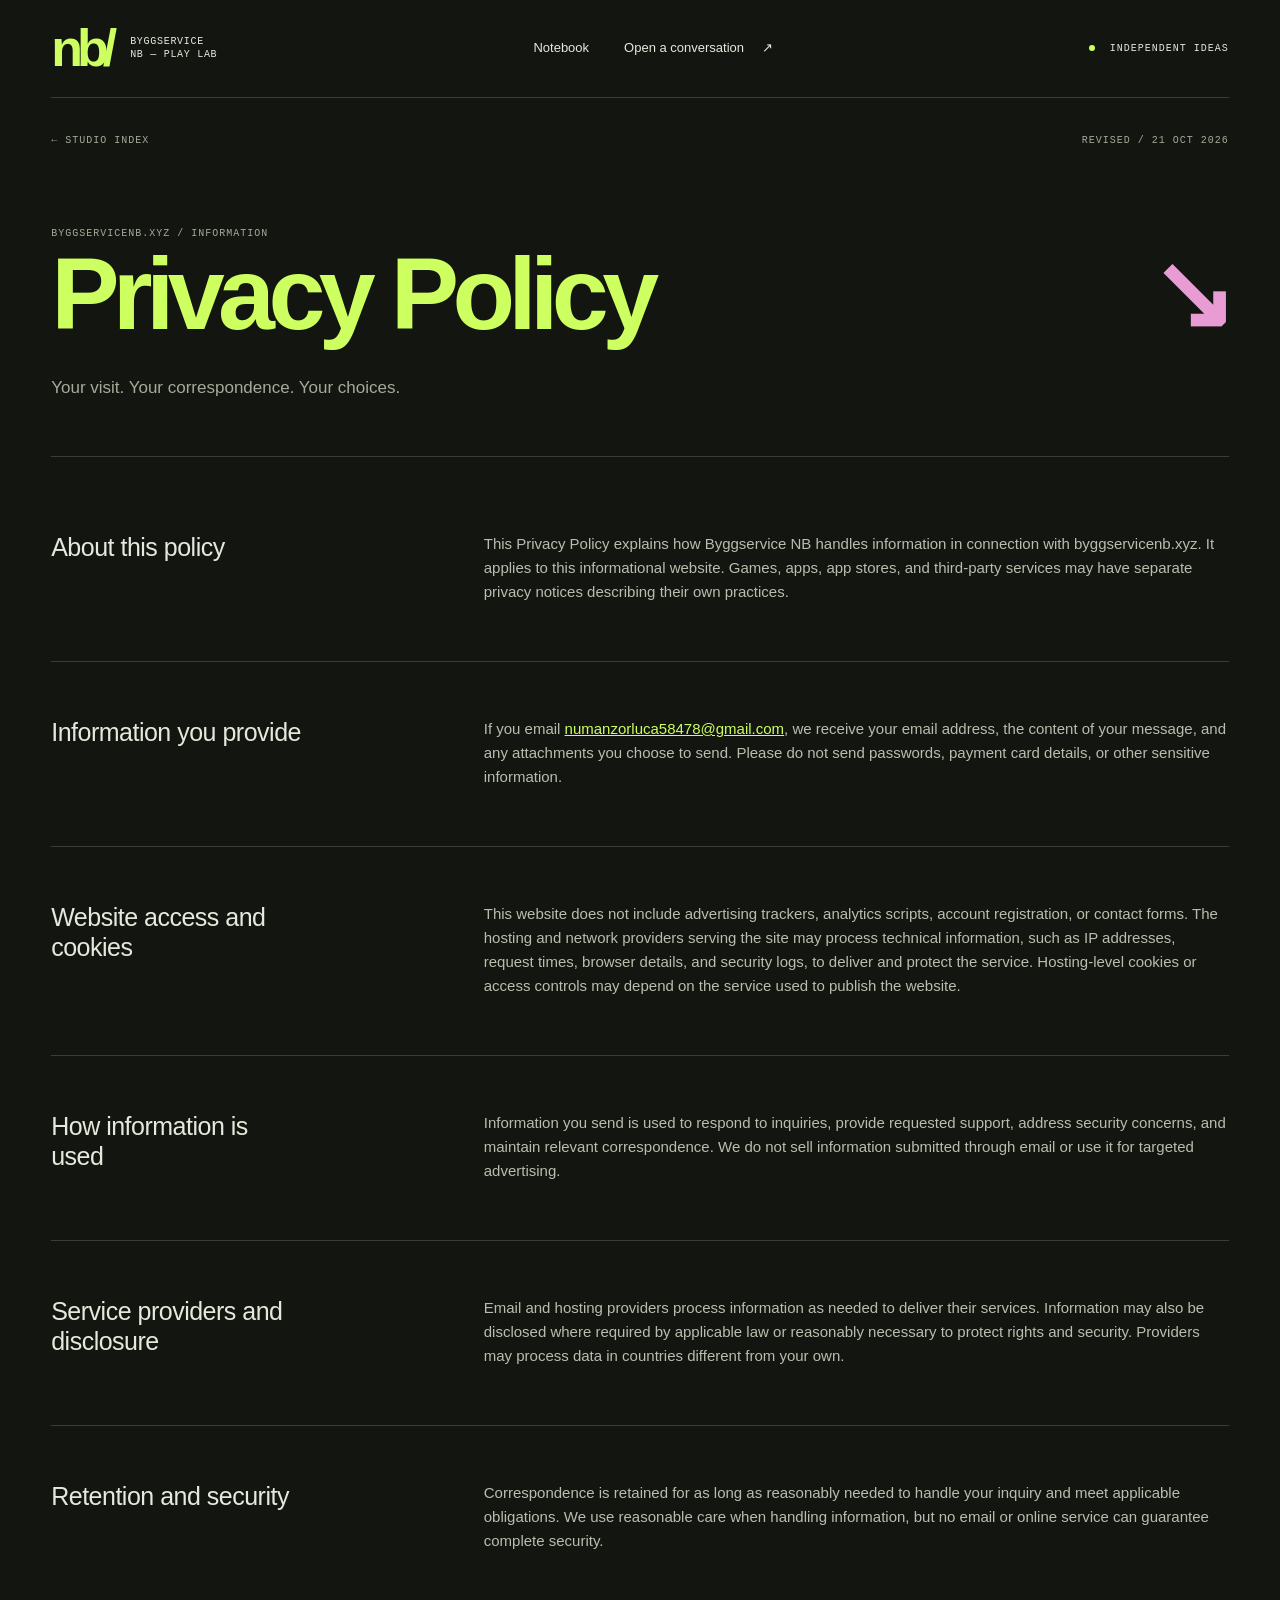
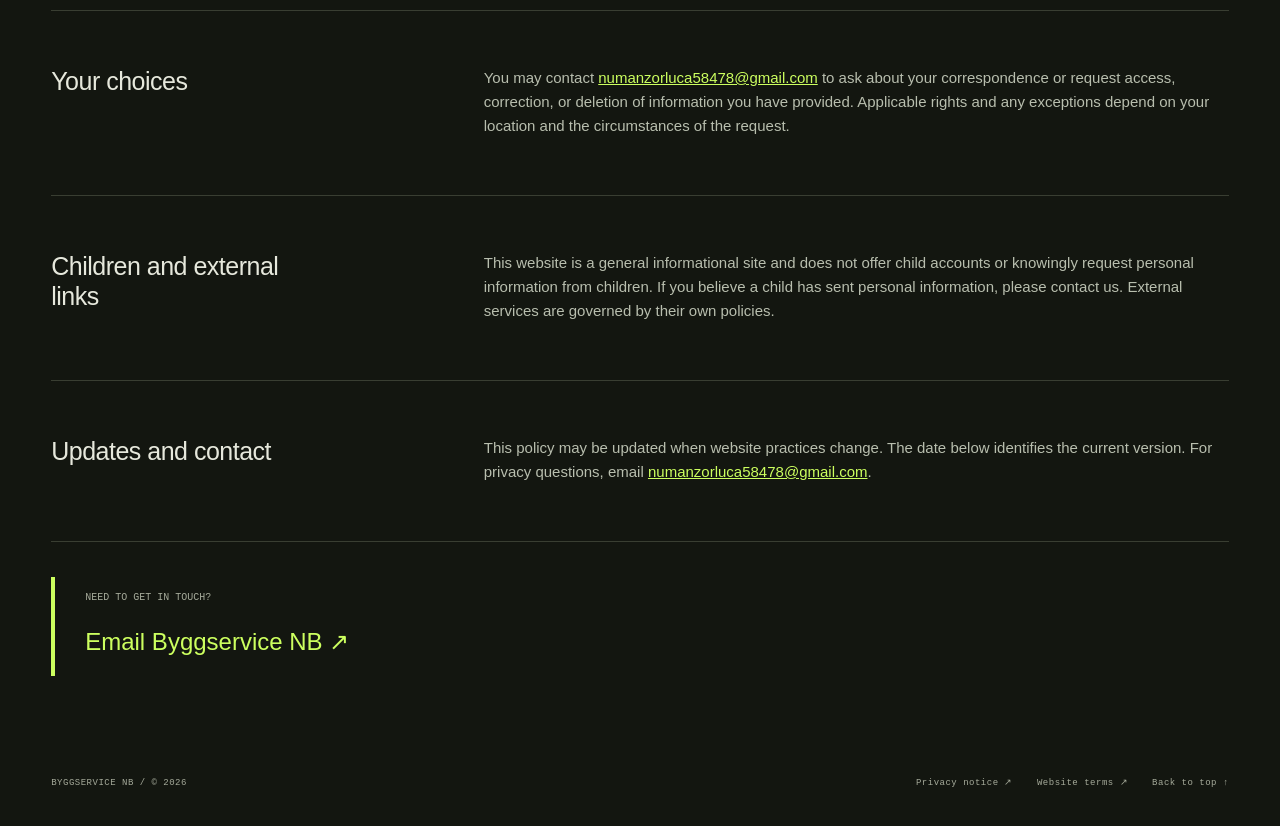
==== commit d8c44098: "Align privacy policy with supplied reference" ====
--- a/privacy-policy/index.html
+++ b/privacy-policy/index.html
@@ -1 +1 @@
-<!doctype html><html lang="en"><head><meta charset="utf-8"><meta name="viewport" content="width=device-width, initial-scale=1"><title>Privacy notice — Byggservice NB</title><meta name="description" content="Your visit. Your correspondence. Your choices."><meta name="theme-color" content="#131610"><link rel="icon" href="/favicon.svg"><link rel="stylesheet" href="/style.css"><link rel="canonical" href="https://byggservicenb.xyz/privacy-policy/"></head><body><a class="skip" href="#main">Skip to content</a><header class="masthead"><a class="wordmark" href="/" aria-label="Byggservice NB home"><span class="mark">nb/</span><span>BYGGSERVICE<br>NB — PLAY LAB</span></a><nav aria-label="Main navigation"><a href="/#notebook">Notebook</a><a href="/#inbox">Open a conversation <span>↗</span></a></nav><span class="header-tag"><i></i> INDEPENDENT IDEAS</span></header><main id="main"><section class="document"><div class="document-meta"><a href="/">← STUDIO INDEX</a><span>REVISED / 21 OCT 2026</span></div><div class="document-title"><span class="kicker">BYGGSERVICENB.XYZ / INFORMATION</span><h1>Privacy notice<span>↘</span></h1><p>Your visit. Your correspondence. Your choices.</p></div><div class="document-content"><aside><span>THE CONTENTS</span><a href="#clause-1">What this page covers</a><a href="#clause-2">Browsing the site</a><a href="#clause-3">Infrastructure</a><a href="#clause-4">Starting an email conversation</a><a href="#clause-5">Who may handle information</a><a href="#clause-6">Keeping and removing messages</a><a href="#clause-7">Making a privacy request</a><a href="#clause-8">Children, other sites, and revisions</a></aside><div><section id="clause-1"><h2>What this page covers</h2><p>You are reading the privacy notice for byggservicenb.xyz. Byggservice NB uses this website to introduce its creative interests and provide an email contact. This notice is limited to the website; it does not describe data processing inside any game.</p></section><section id="clause-2"><h2>Browsing the site</h2><p>You can read this website without creating a profile or submitting a form. We have not added analytics tools, advertising scripts, social media widgets, or tracking cookies. The pattern experiment runs in your browser and does not send your interactions to us or save them between visits.</p></section><section id="clause-3"><h2>Infrastructure</h2><p>GitHub Pages serves the files for this site. Delivering a page involves technical information such as an IP address and request details. GitHub and other infrastructure providers handle this information under their own policies. See the GitHub Privacy Statement for information about their services.</p><p><a href="https://docs.github.com/en/site-policy/privacy-policies/github-general-privacy-statement">GitHub Privacy Statement ↗</a></p></section><section id="clause-4"><h2>Starting an email conversation</h2><p>An email to numanzorluca58478@gmail.com provides us with your sender address and whatever you include in the message. We use it to understand your inquiry, respond, and keep track of any follow-up. Attachments are optional. Do not include passwords, bank details, or material you are not authorized to share.</p></section><section id="clause-5"><h2>Who may handle information</h2><p>Our email service processes correspondence so we can receive and answer it. Hosting providers handle site delivery. We may also need to provide information in response to a valid legal requirement or to address threats to people, rights, or security. We do not sell correspondence or supply it for personalized advertising. Providers may operate in other countries.</p></section><section id="clause-6"><h2>Keeping and removing messages</h2><p>We keep correspondence for the period needed to address the matter and satisfy relevant obligations. Reasonable safeguards help protect it, but email and online storage cannot be made risk-free.</p></section><section id="clause-7"><h2>Making a privacy request</h2><p>Write to numanzorluca58478@gmail.com if you want to discuss, correct, obtain, or remove information you sent us. We may ask for enough information to confirm the request is yours. The rights available and any required retention depend on applicable law.</p></section><section id="clause-8"><h2>Children, other sites, and revisions</h2><p>The site has no accounts or features that ask children to submit personal information. Let us know if you believe a child has sent us such information. Other websites have their own practices. If our website practices change, we will update this notice and its revision date.</p></section><div class="document-contact"><span>STILL HAVE A QUESTION?</span><a href="mailto:numanzorluca58478@gmail.com">numanzorluca58478@gmail.com ↗</a></div></div></div></section></main><footer><span>BYGGSERVICE NB / © 2026</span><nav aria-label="Legal navigation"><a href="/privacy-policy/">Privacy notice ↗</a><a href="/terms-of-service/">Website terms ↗</a><a href="#main">Back to top ↑</a></nav></footer><script src="/site.js"></script></body></html>+<!doctype html><html lang="en"><head><meta charset="utf-8"><meta name="viewport" content="width=device-width, initial-scale=1"><title>Privacy Policy — Byggservice NB</title><meta name="description" content="Your visit. Your correspondence. Your choices."><meta name="theme-color" content="#131610"><link rel="icon" href="/favicon.svg"><link rel="stylesheet" href="/style.css"><link rel="canonical" href="https://byggservicenb.xyz/privacy-policy/"></head><body><a class="skip" href="#main">Skip to content</a><header class="masthead"><a class="wordmark" href="/" aria-label="Byggservice NB home"><span class="mark">nb/</span><span>BYGGSERVICE<br>NB — PLAY LAB</span></a><nav aria-label="Main navigation"><a href="/#notebook">Notebook</a><a href="/#inbox">Open a conversation <span>↗</span></a></nav><span class="header-tag"><i></i> INDEPENDENT IDEAS</span></header><main id="main"><section class="document"><div class="document-meta"><a href="/">← STUDIO INDEX</a><span>REVISED / 21 OCT 2026</span></div><div class="document-title"><span class="kicker">BYGGSERVICENB.XYZ / INFORMATION</span><h1>Privacy Policy<span>↘</span></h1><p>Your visit. Your correspondence. Your choices.</p></div><div class="document-content"><div><section id="clause-1"><h2>About this policy</h2><p>This Privacy Policy explains how Byggservice NB handles information in connection with byggservicenb.xyz. It applies to this informational website. Games, apps, app stores, and third-party services may have separate privacy notices describing their own practices.</p></section><section id="clause-2"><h2>Information you provide</h2><p>If you email <a href="mailto:numanzorluca58478@gmail.com">numanzorluca58478@gmail.com</a>, we receive your email address, the content of your message, and any attachments you choose to send. Please do not send passwords, payment card details, or other sensitive information.</p></section><section id="clause-3"><h2>Website access and cookies</h2><p>This website does not include advertising trackers, analytics scripts, account registration, or contact forms. The hosting and network providers serving the site may process technical information, such as IP addresses, request times, browser details, and security logs, to deliver and protect the service. Hosting-level cookies or access controls may depend on the service used to publish the website.</p></section><section id="clause-4"><h2>How information is used</h2><p>Information you send is used to respond to inquiries, provide requested support, address security concerns, and maintain relevant correspondence. We do not sell information submitted through email or use it for targeted advertising.</p></section><section id="clause-5"><h2>Service providers and disclosure</h2><p>Email and hosting providers process information as needed to deliver their services. Information may also be disclosed where required by applicable law or reasonably necessary to protect rights and security. Providers may process data in countries different from your own.</p></section><section id="clause-6"><h2>Retention and security</h2><p>Correspondence is retained for as long as reasonably needed to handle your inquiry and meet applicable obligations. We use reasonable care when handling information, but no email or online service can guarantee complete security.</p></section><section id="clause-7"><h2>Your choices</h2><p>You may contact <a href="mailto:numanzorluca58478@gmail.com">numanzorluca58478@gmail.com</a> to ask about your correspondence or request access, correction, or deletion of information you have provided. Applicable rights and any exceptions depend on your location and the circumstances of the request.</p></section><section id="clause-8"><h2>Children and external links</h2><p>This website is a general informational site and does not offer child accounts or knowingly request personal information from children. If you believe a child has sent personal information, please contact us. External services are governed by their own policies.</p></section><section id="clause-9"><h2>Updates and contact</h2><p>This policy may be updated when website practices change. The date below identifies the current version. For privacy questions, email <a href="mailto:numanzorluca58478@gmail.com">numanzorluca58478@gmail.com</a>.</p></section><div class="document-contact"><span>NEED TO GET IN TOUCH?</span><a href="mailto:numanzorluca58478@gmail.com">Email Byggservice NB ↗</a></div></div></div></section></main><footer><span>BYGGSERVICE NB / © 2026</span><nav aria-label="Legal navigation"><a href="/privacy-policy/">Privacy notice ↗</a><a href="/terms-of-service/">Website terms ↗</a><a href="#main">Back to top ↑</a></nav></footer><script src="/site.js"></script></body></html>
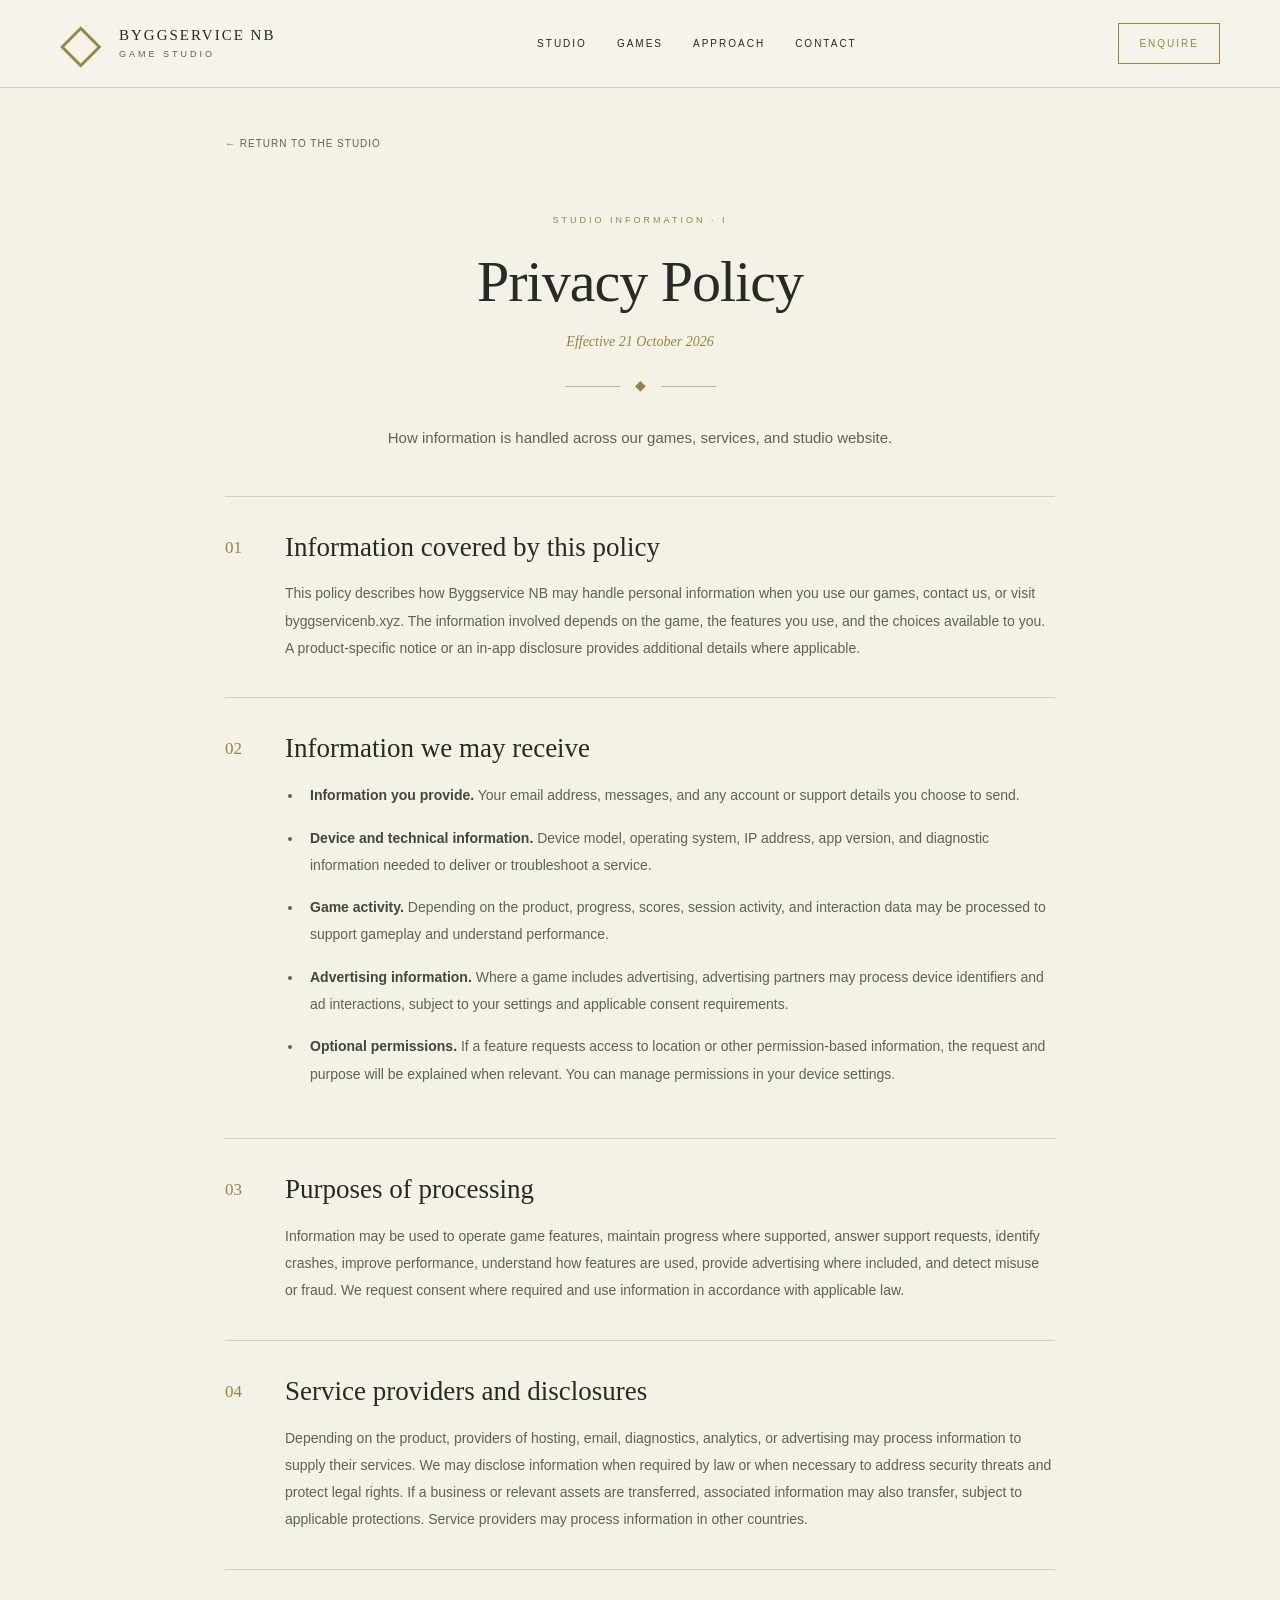
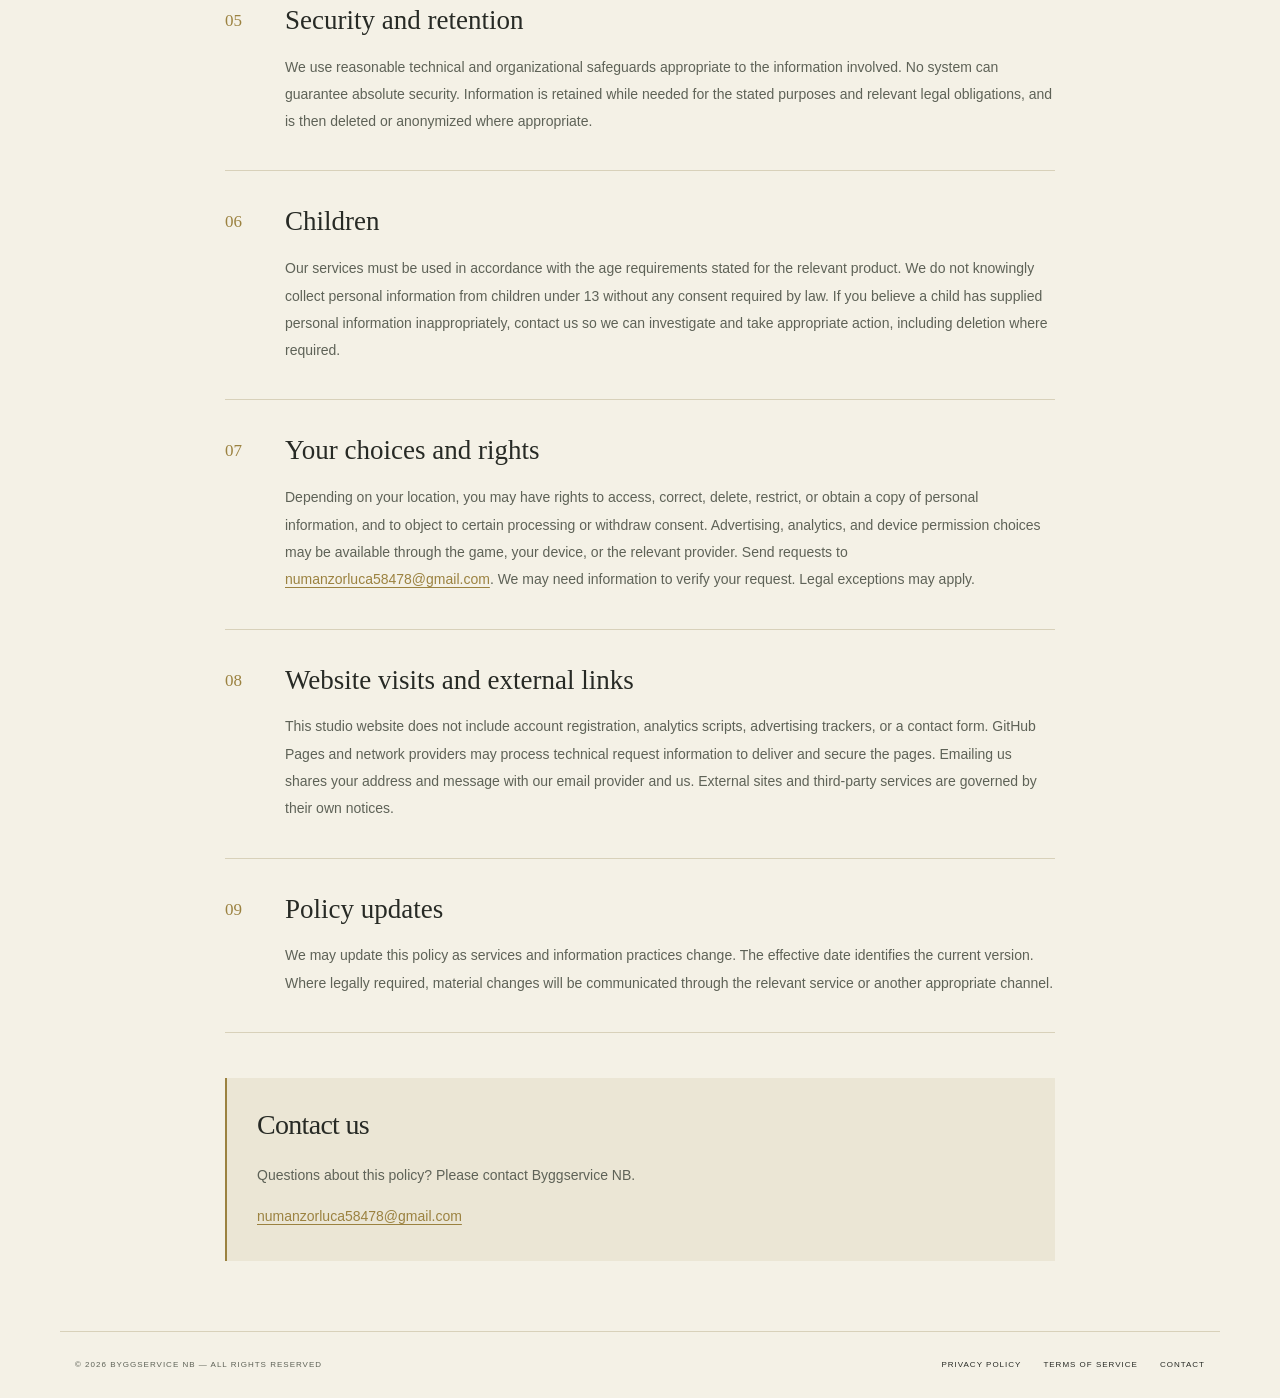
==== commit a7fd5a62: "Update privacy policy for new studio site" ====
--- a/privacy-policy/index.html
+++ b/privacy-policy/index.html
@@ -1 +1 @@
-<!doctype html><html lang="en"><head><meta charset="utf-8"><meta name="viewport" content="width=device-width, initial-scale=1"><title>Privacy Policy — Byggservice NB</title><meta name="description" content="Your visit. Your correspondence. Your choices."><meta name="theme-color" content="#131610"><link rel="icon" href="/favicon.svg"><link rel="stylesheet" href="/style.css"><link rel="canonical" href="https://byggservicenb.xyz/privacy-policy/"></head><body><a class="skip" href="#main">Skip to content</a><header class="masthead"><a class="wordmark" href="/" aria-label="Byggservice NB home"><span class="mark">nb/</span><span>BYGGSERVICE<br>NB — PLAY LAB</span></a><nav aria-label="Main navigation"><a href="/#notebook">Notebook</a><a href="/#inbox">Open a conversation <span>↗</span></a></nav><span class="header-tag"><i></i> INDEPENDENT IDEAS</span></header><main id="main"><section class="document"><div class="document-meta"><a href="/">← STUDIO INDEX</a><span>REVISED / 21 OCT 2026</span></div><div class="document-title"><span class="kicker">BYGGSERVICENB.XYZ / INFORMATION</span><h1>Privacy Policy<span>↘</span></h1><p>Your visit. Your correspondence. Your choices.</p></div><div class="document-content"><div><section id="clause-1"><h2>About this policy</h2><p>This Privacy Policy explains how Byggservice NB handles information in connection with byggservicenb.xyz. It applies to this informational website. Games, apps, app stores, and third-party services may have separate privacy notices describing their own practices.</p></section><section id="clause-2"><h2>Information you provide</h2><p>If you email <a href="mailto:numanzorluca58478@gmail.com">numanzorluca58478@gmail.com</a>, we receive your email address, the content of your message, and any attachments you choose to send. Please do not send passwords, payment card details, or other sensitive information.</p></section><section id="clause-3"><h2>Website access and cookies</h2><p>This website does not include advertising trackers, analytics scripts, account registration, or contact forms. The hosting and network providers serving the site may process technical information, such as IP addresses, request times, browser details, and security logs, to deliver and protect the service. Hosting-level cookies or access controls may depend on the service used to publish the website.</p></section><section id="clause-4"><h2>How information is used</h2><p>Information you send is used to respond to inquiries, provide requested support, address security concerns, and maintain relevant correspondence. We do not sell information submitted through email or use it for targeted advertising.</p></section><section id="clause-5"><h2>Service providers and disclosure</h2><p>Email and hosting providers process information as needed to deliver their services. Information may also be disclosed where required by applicable law or reasonably necessary to protect rights and security. Providers may process data in countries different from your own.</p></section><section id="clause-6"><h2>Retention and security</h2><p>Correspondence is retained for as long as reasonably needed to handle your inquiry and meet applicable obligations. We use reasonable care when handling information, but no email or online service can guarantee complete security.</p></section><section id="clause-7"><h2>Your choices</h2><p>You may contact <a href="mailto:numanzorluca58478@gmail.com">numanzorluca58478@gmail.com</a> to ask about your correspondence or request access, correction, or deletion of information you have provided. Applicable rights and any exceptions depend on your location and the circumstances of the request.</p></section><section id="clause-8"><h2>Children and external links</h2><p>This website is a general informational site and does not offer child accounts or knowingly request personal information from children. If you believe a child has sent personal information, please contact us. External services are governed by their own policies.</p></section><section id="clause-9"><h2>Updates and contact</h2><p>This policy may be updated when website practices change. The date below identifies the current version. For privacy questions, email <a href="mailto:numanzorluca58478@gmail.com">numanzorluca58478@gmail.com</a>.</p></section><div class="document-contact"><span>NEED TO GET IN TOUCH?</span><a href="mailto:numanzorluca58478@gmail.com">Email Byggservice NB ↗</a></div></div></div></section></main><footer><span>BYGGSERVICE NB / © 2026</span><nav aria-label="Legal navigation"><a href="/privacy-policy/">Privacy notice ↗</a><a href="/terms-of-service/">Website terms ↗</a><a href="#main">Back to top ↑</a></nav></footer><script src="/site.js"></script></body></html>+<!doctype html><html lang="en"><head><meta charset="utf-8"><meta name="viewport" content="width=device-width,initial-scale=1"><title>Privacy Policy | Byggservice NB</title><meta name="description" content="How information is handled across our games, services, and studio website."><meta name="theme-color" content="#f4f1e6"><link rel="stylesheet" href="/style.css"><link rel="icon" href="/favicon.svg"><link rel="canonical" href="https://byggservicenb.xyz/privacy-policy/"></head><body><a class="skip" href="#main">Skip to content</a><header><div class="header-inner"><a class="brand" href="/"><span class="seal" aria-hidden="true">◇</span><span>BYGGSERVICE NB<small>GAME STUDIO</small></span></a><nav aria-label="Main navigation"><a href="/#studio">Studio</a><a href="/#games">Games</a><a href="/#approach">Approach</a><a href="/#contact">Contact</a></nav><a class="enquire" href="/#contact">Enquire</a></div></header><main id="main"><article class="legal"><a class="return" href="/">← Return to the studio</a><div class="legal-heading"><p class="eyebrow">Studio information · I</p><h1>Privacy Policy</h1><p class="effective">Effective 21 October 2026</p><div class="ornament" aria-hidden="true"><span></span>◆<span></span></div><p>How information is handled across our games, services, and studio website.</p></div><section class="legal-section" id="section-1"><span class="legal-number">01</span><div><h2>Information covered by this policy</h2><p>This policy describes how Byggservice NB may handle personal information when you use our games, contact us, or visit byggservicenb.xyz. The information involved depends on the game, the features you use, and the choices available to you. A product-specific notice or an in-app disclosure provides additional details where applicable.</p></div></section><section class="legal-section" id="section-2"><span class="legal-number">02</span><div><h2>Information we may receive</h2><ul><li><strong>Information you provide.</strong> Your email address, messages, and any account or support details you choose to send.</li><li><strong>Device and technical information.</strong> Device model, operating system, IP address, app version, and diagnostic information needed to deliver or troubleshoot a service.</li><li><strong>Game activity.</strong> Depending on the product, progress, scores, session activity, and interaction data may be processed to support gameplay and understand performance.</li><li><strong>Advertising information.</strong> Where a game includes advertising, advertising partners may process device identifiers and ad interactions, subject to your settings and applicable consent requirements.</li><li><strong>Optional permissions.</strong> If a feature requests access to location or other permission-based information, the request and purpose will be explained when relevant. You can manage permissions in your device settings.</li></ul></div></section><section class="legal-section" id="section-3"><span class="legal-number">03</span><div><h2>Purposes of processing</h2><p>Information may be used to operate game features, maintain progress where supported, answer support requests, identify crashes, improve performance, understand how features are used, provide advertising where included, and detect misuse or fraud. We request consent where required and use information in accordance with applicable law.</p></div></section><section class="legal-section" id="section-4"><span class="legal-number">04</span><div><h2>Service providers and disclosures</h2><p>Depending on the product, providers of hosting, email, diagnostics, analytics, or advertising may process information to supply their services. We may disclose information when required by law or when necessary to address security threats and protect legal rights. If a business or relevant assets are transferred, associated information may also transfer, subject to applicable protections. Service providers may process information in other countries.</p></div></section><section class="legal-section" id="section-5"><span class="legal-number">05</span><div><h2>Security and retention</h2><p>We use reasonable technical and organizational safeguards appropriate to the information involved. No system can guarantee absolute security. Information is retained while needed for the stated purposes and relevant legal obligations, and is then deleted or anonymized where appropriate.</p></div></section><section class="legal-section" id="section-6"><span class="legal-number">06</span><div><h2>Children</h2><p>Our services must be used in accordance with the age requirements stated for the relevant product. We do not knowingly collect personal information from children under 13 without any consent required by law. If you believe a child has supplied personal information inappropriately, contact us so we can investigate and take appropriate action, including deletion where required.</p></div></section><section class="legal-section" id="section-7"><span class="legal-number">07</span><div><h2>Your choices and rights</h2><p>Depending on your location, you may have rights to access, correct, delete, restrict, or obtain a copy of personal information, and to object to certain processing or withdraw consent. Advertising, analytics, and device permission choices may be available through the game, your device, or the relevant provider. Send requests to <a href="mailto:numanzorluca58478@gmail.com">numanzorluca58478@gmail.com</a>. We may need information to verify your request. Legal exceptions may apply.</p></div></section><section class="legal-section" id="section-8"><span class="legal-number">08</span><div><h2>Website visits and external links</h2><p>This studio website does not include account registration, analytics scripts, advertising trackers, or a contact form. GitHub Pages and network providers may process technical request information to deliver and secure the pages. Emailing us shares your address and message with our email provider and us. External sites and third-party services are governed by their own notices.</p></div></section><section class="legal-section" id="section-9"><span class="legal-number">09</span><div><h2>Policy updates</h2><p>We may update this policy as services and information practices change. The effective date identifies the current version. Where legally required, material changes will be communicated through the relevant service or another appropriate channel.</p></div></section><section class="legal-contact"><h2>Contact us</h2><p>Questions about this policy? Please contact Byggservice NB.</p><a href="mailto:numanzorluca58478@gmail.com">numanzorluca58478@gmail.com</a></section></article></main><footer><p>© 2026 BYGGSERVICE NB — ALL RIGHTS RESERVED</p><nav aria-label="Footer navigation"><a href="/privacy-policy/">Privacy Policy</a><a href="/terms-of-service/">Terms of Service</a><a href="/#contact">Contact</a></nav></footer></body></html>
--- a/style.css
+++ b/style.css
@@ -1,2 +1 @@
-:root{--bg:#131610;--paper:#e6e8dc;--muted:#a5aa9a;--lime:#ccff5f;--pink:#e99cd3;--line:#393e32}*{box-sizing:border-box}html{scroll-behavior:smooth;scroll-padding-top:28px}body{margin:0;background:var(--bg);color:var(--paper);font:16px/1.6 Arial,Helvetica,sans-serif}a{color:inherit;text-decoration:none}button{font:inherit}a:focus-visible,button:focus-visible{outline:3px solid var(--pink);outline-offset:6px}a:hover{color:var(--lime)}.skip{position:absolute;left:20px;top:-100px;z-index:10;background:var(--lime);color:var(--bg);padding:10px}.skip:focus{top:10px}.masthead{margin:0 4%;padding:25px 0;display:flex;align-items:center;justify-content:space-between;border-bottom:1px solid var(--line);gap:25px}.wordmark{display:flex;gap:13px;align-items:center;font:10px/1.3 monospace;letter-spacing:.7px}.mark{font:bold 52px/.9 Arial;letter-spacing:-6px;color:var(--lime);padding-right:6px}.masthead nav{display:flex;gap:35px;font-size:13px}.masthead nav span{margin-left:14px}.header-tag{font:10px monospace;letter-spacing:1px}.header-tag i{display:inline-block;background:var(--lime);width:6px;height:6px;border-radius:50%;margin-right:8px}.opening{padding:28px 4% 0}.opening-top,.opening-bottom,.section-rail,.inbox-top,.document-meta{display:flex;justify-content:space-between;gap:25px;font:10px/1.5 monospace;letter-spacing:1px}.opening-top span:last-child{text-align:right}.hero-layout{display:grid;grid-template-columns:1.05fr 1fr;gap:4%;padding:60px 0 45px;align-items:center}.kicker{font:10px/1.6 monospace;letter-spacing:1px;margin:0 0 25px;color:var(--muted)}h1,h2,h3,p{margin-top:0}.hero-type h1{font-family:Arial,Helvetica,sans-serif;font-size:clamp(70px,8.6vw,135px);line-height:.84;font-weight:900;letter-spacing:-.075em;margin:0;color:var(--lime)}.outline{-webkit-text-stroke:1px var(--paper);color:transparent;letter-spacing:-.08em}.asterisk{font-size:.67em;color:var(--pink);display:inline-block;margin-left:16px;vertical-align:12%}.hero-caption{display:flex;gap:22px;margin-top:38px;align-items:flex-start}.hero-caption .arrow{color:var(--lime);font-size:40px;line-height:1}.hero-caption p{font-size:14px;line-height:1.6;color:#b9bfaf;margin:0}.experiment{border:1px solid var(--line);background:#1b2016;transform:rotate(3deg);margin:0 2% 5px 0}.experiment-bar{display:flex;justify-content:space-between;font:9px monospace;letter-spacing:1px;border-bottom:1px solid var(--line);padding:16px}.board-wrap{position:relative;padding:32px 42px 36px}.board{display:grid;grid-template-columns:repeat(3,1fr);gap:9px;transform:rotate(-8deg);max-width:420px;margin:10px auto}.cell{aspect-ratio:1;display:grid;place-items:center;font-size:clamp(40px,5vw,77px);font-weight:600;line-height:1;border-radius:0;box-shadow:5px 6px 0 #0004}.lime{background:var(--lime);color:var(--bg)}.charcoal{background:#30372a;color:var(--lime)}.gray{background:#b7beaa;color:var(--bg)}.pink{background:var(--pink);color:var(--bg)}.ring{font-size:clamp(55px,7vw,100px)}.board-coordinate{font:8px/1.8 monospace;position:absolute;right:9px;bottom:15px;color:var(--muted)}.experiment-control{display:flex;align-items:center;justify-content:space-between;gap:15px;border-top:1px solid var(--line);padding:15px}.experiment-control p{font:8px/1.4 monospace;letter-spacing:1px;margin:0;max-width:50%}.experiment-control button{border:0;background:var(--lime);padding:12px 18px;cursor:pointer;font:10px monospace;min-height:44px;color:#131610}.experiment-control button:hover{background:var(--pink)}.experiment-control button span{font-size:18px;margin-left:20px}.experiment-note{font:9px monospace;color:var(--muted);margin:0;padding:0 15px 15px}.opening-bottom{border-top:1px solid var(--line);padding:22px 0;color:var(--muted)}.opening-bottom a{color:var(--paper)}.ticker{display:flex;justify-content:space-around;gap:20px;padding:23px 3%;background:var(--lime);color:var(--bg);font-weight:900;font-size:clamp(13px,2.2vw,31px);line-height:1.1;letter-spacing:-1px;overflow:hidden}.ticker b{font-size:28px;line-height:1}.notebook{padding:90px 4% 100px;display:grid;grid-template-columns:repeat(3,1fr);gap:0 0}.section-rail{grid-column:1/-1;border-bottom:1px solid var(--line);padding-bottom:20px;color:var(--muted)}.notebook-intro{grid-column:1/-1;display:flex;align-items:flex-end;justify-content:space-between;gap:50px;padding:45px 0 65px}.notebook-intro h2{font-size:clamp(33px,4.2vw,62px);font-weight:500;line-height:1.08;letter-spacing:-2px;margin:0}.notebook-intro h2 em{font-style:normal;color:var(--lime)}.notebook-intro>p{font-size:14px;color:var(--muted);max-width:330px;margin:0}.note{padding:28px 30px;min-height:430px;position:relative;border:1px solid var(--line)}.note+.note{border-left:0}.note-id{font:10px monospace;color:var(--muted);margin-bottom:35px}.note h3{font-size:30px;line-height:1.1;letter-spacing:-1px;font-weight:500}.note p{font-size:13px;color:var(--muted);max-width:270px;position:relative;z-index:1}.note-one{background:#20271b}.mini-grid{display:grid;grid-template-columns:55px 55px;gap:5px;margin-top:30px}.mini-grid i{height:32px;background:var(--lime)}.mini-grid i:nth-child(3){background:var(--pink)}.note-two{background:var(--paper);color:var(--bg);padding-bottom:30px}.note-two .note-id,.note-two p{color:#565e4c}.note-two p{margin-top:155px;margin-bottom:0}.loop-art{position:absolute;top:170px;font-size:120px;line-height:1;color:#758065;left:30px}.loop-art span{color:#20271b;margin-left:25px}.note-three{background:#191a15}.click-art{display:block;font:bold 55px/.9 Arial;letter-spacing:-4px;transform:rotate(-10deg);color:var(--pink);margin-top:45px}.click-art span{font-size:75px;vertical-align:-8px}.statement{padding:70px 4%;border-top:1px solid var(--line);border-bottom:1px solid var(--line);display:grid;grid-template-columns:1fr 3fr;gap:35px}.statement-label{font:9px/1.7 monospace;color:var(--muted);letter-spacing:1px}.statement>p{font-size:clamp(45px,7vw,100px);letter-spacing:-5px;line-height:1.02;margin:0}.statement>p>span{color:var(--muted)}.statement>div{grid-column:2;display:flex;gap:25px;align-items:center}.statement>div>span{font-size:65px;line-height:1;color:var(--lime)}.statement>div p{font:12px/1.6 monospace;color:var(--muted);margin:0}.inbox{margin:40px 4%;padding:35px 35px 40px;background:var(--lime);color:var(--bg)}.inbox-top{border-bottom:1px solid #13161050;padding-bottom:20px}.inbox-main{display:flex;justify-content:space-between;align-items:center;gap:20px;margin-top:40px}.inbox-main h2{font-size:clamp(55px,10vw,145px);font-weight:900;line-height:1;letter-spacing:-.08em;margin:0 0 20px}.contact-arrow{font-size:100px;line-height:1}.inbox a:hover{color:#5b3a71}.email{font-size:clamp(15px,2.6vw,35px);border-bottom:1px solid currentColor;overflow-wrap:anywhere;display:inline-block}.inbox>p{font:11px/1.7 monospace;margin:25px 0 0;color:#3c482e}footer{display:flex;justify-content:space-between;gap:30px;padding:20px 4% 35px;color:var(--muted);font:9px/1.6 monospace;letter-spacing:.5px}footer nav{display:flex;gap:24px}.document{padding:35px 4% 80px}.document-meta{color:var(--muted)}.document-title{padding:70px 0 55px;border-bottom:1px solid var(--line)}.document-title h1{font-size:clamp(50px,8vw,115px);line-height:1;letter-spacing:-.065em;font-weight:600;color:var(--lime);margin-bottom:28px}.document-title h1>span{color:var(--pink);float:right}.document-title>p{font-size:17px;color:var(--muted);margin:0}.document-content{display:grid;grid-template-columns:1fr 2fr;gap:80px;margin:55px 0 0}.document-content aside>span{display:block;font:10px monospace;color:var(--muted);margin-bottom:25px}.document-content aside a{display:block;max-width:240px;font:12px/1.6 monospace;border-top:1px solid var(--line);padding:12px 0}.document-content>div{max-width:760px}.document-content section{margin:0 0 35px;padding:0 0 30px;border-bottom:1px solid var(--line);scroll-margin-top:25px}.document-content h2{font-size:25px;font-weight:500;line-height:1.2;letter-spacing:-.5px}.document-content p{font-size:15px;color:#b8beae;margin-bottom:12px}.document-content p a{color:var(--lime);text-decoration:underline}.document-contact{padding:25px 0}.document-contact span{display:block;font:10px monospace;color:var(--muted);margin-bottom:20px}.document-contact a{font-size:clamp(15px,2vw,24px);color:var(--lime);overflow-wrap:anywhere}@media(min-width:1700px){body{max-width:1700px;margin:auto}.hero-type h1{font-size:145px}}@media(max-width:900px){.header-tag{display:none}.hero-layout{gap:4%;padding:50px 0}.hero-type h1{font-size:clamp(60px,9vw,85px)}.board-wrap{padding:20px 25px}.hero-caption p{font-size:12px}.experiment-control{padding:12px 10px}.experiment-control button{padding:10px}.experiment-control button span{margin-left:8px}.note{padding:25px 20px}.note h3{font-size:25px}.notebook-intro{gap:35px}.notebook-intro>p{max-width:280px}.click-art{font-size:42px}.click-art span{font-size:55px}.statement{grid-template-columns:1fr 3fr}.statement>p{letter-spacing:-3px}.document-content{gap:40px}}@media(max-width:620px){.masthead{padding:20px 0;gap:15px}.wordmark{font-size:8px}.mark{font-size:43px}.masthead nav{gap:15px;font-size:10px}.masthead nav span{margin-left:3px}.opening-top{font-size:8px;letter-spacing:.3px}.hero-layout{grid-template-columns:1fr;padding:38px 0 35px;gap:45px}.hero-type h1{font-size:clamp(75px,16vw,105px)}.kicker{font-size:9px;margin-bottom:22px}.hero-caption{margin-top:30px}.hero-caption p{font-size:14px}.experiment{max-width:390px;width:92%;justify-self:center;margin:0 0 15px;transform:rotate(3deg)}.board-wrap{padding:27px 38px}.cell{font-size:55px}.ring{font-size:75px}.experiment-control p{font-size:8px}.opening-bottom{font-size:8px;letter-spacing:0}.opening-bottom span:last-child{display:none}.ticker{gap:15px;padding:18px 4%;font-size:14px;letter-spacing:-.5px;justify-content:space-between}.ticker span:last-of-type,.ticker b:last-child{display:none}.ticker b{font-size:19px}.notebook{padding:60px 4%;grid-template-columns:1fr}.section-rail{font-size:8px;gap:15px;letter-spacing:.4px}.notebook-intro{display:block;padding:30px 0 35px}.notebook-intro h2{font-size:37px;margin-bottom:22px}.notebook-intro>p{max-width:100%;font-size:14px}.note{padding:28px;min-height:350px}.note+.note{border-left:1px solid var(--line);border-top:0}.note h3{font-size:32px}.note p{max-width:100%;font-size:14px}.note-id{margin-bottom:25px}.mini-grid{position:absolute;right:28px;bottom:22px;grid-template-columns:40px 40px}.mini-grid i{height:24px}.note-one{padding-bottom:95px}.note-two p{margin-top:150px}.loop-art{top:165px}.click-art{margin-top:35px;font-size:60px}.click-art span{font-size:75px}.statement{padding:45px 4%;grid-template-columns:1fr;gap:25px}.statement>p{font-size:55px;letter-spacing:-3px}.statement>div{grid-column:1}.inbox{margin:25px 4%;padding:25px 20px}.inbox-top{font-size:8px;letter-spacing:.3px;flex-wrap:wrap;gap:8px}.inbox-main{margin-top:32px;gap:10px}.inbox-main h2{font-size:15vw}.contact-arrow{font-size:65px}.email{font-size:clamp(13px,4vw,22px)}.inbox>p{font-size:10px}footer{flex-direction:column;gap:20px;font-size:8px}footer nav{flex-wrap:wrap;gap:20px}.document{padding-top:25px}.document-meta{font-size:8px}.document-title{padding:45px 0 35px}.document-title h1{font-size:54px}.document-title h1>span{display:none}.document-title>p{font-size:15px}.document-content{grid-template-columns:1fr;gap:35px;margin-top:35px}.document-content aside{display:none}.document-content h2{font-size:24px}.document-content p{font-size:14px;overflow-wrap:anywhere}}@media(prefers-reduced-motion:reduce){html{scroll-behavior:auto}}
-.document-content{display:block}.document-content aside{display:none}.document-content>div{max-width:none}.document-content section{display:grid;grid-template-columns:minmax(180px,1fr) 2fr;gap:0 60px;padding:20px 0 45px}.document-content section h2{grid-column:1;max-width:250px}.document-content section p{grid-column:2;max-width:790px}.document-contact{border-left:4px solid var(--lime);padding:15px 30px}@media(max-width:620px){.document-content section{display:block;padding-top:10px}.document-content section h2{max-width:none}.document-contact{padding:15px}}
+*{box-sizing:border-box}:root{--paper:#f4f1e6;--cream:#ebe6d5;--ink:#272a25;--text:#5e6257;--gold:#9b8240;--line:#d8d1ba}html{scroll-behavior:smooth;scroll-padding-top:35px}body{margin:0;background:var(--paper);color:var(--ink);font:16px/1.8 Arial,Helvetica,sans-serif}a{color:inherit;text-decoration:none}a:hover{color:var(--gold)}a:focus-visible{outline:2px solid var(--gold);outline-offset:5px}h1,h2,h3{font-family:Georgia,'Times New Roman',serif;font-weight:400;line-height:1.18;margin-top:0}p{margin-top:0;color:var(--text)}.skip{position:absolute;top:-100px;left:20px;padding:10px;background:var(--ink);color:white;z-index:10}.skip:focus{top:8px}header{border-bottom:1px solid var(--line);background:#f7f4eccc}.header-inner{max-width:1230px;margin:auto;padding:23px 35px;display:flex;align-items:center;justify-content:space-between;gap:30px}.brand{display:flex;align-items:center;gap:15px;font:15px/1.4 Georgia,serif;letter-spacing:2px}.brand small{display:block;font:9px/1.8 Arial,sans-serif;letter-spacing:3px;color:var(--text)}.seal{font-size:54px;line-height:.7;color:var(--gold)}header nav{display:flex;gap:30px}header nav a,.enquire{font:10px/1.5 Arial,sans-serif;letter-spacing:2px;text-transform:uppercase}.enquire{padding:12px 20px;border:1px solid var(--gold);color:var(--gold)}.ribbon{border-bottom:1px solid var(--line);padding:12px 20px;text-align:center;font-size:9px;letter-spacing:3px;color:#827a60;white-space:nowrap;overflow:hidden}.ribbon span{padding:0 35px;color:var(--gold)}.hero{text-align:center;padding:90px 25px 85px;background:radial-gradient(ellipse at 50% 40%,#dfd6b535,transparent 65%)}.eyebrow{font-size:10px;letter-spacing:3px;text-transform:uppercase;color:var(--gold);margin-bottom:30px}.hero h1{font-size:clamp(42px,5.3vw,72px);letter-spacing:-1px;margin-bottom:30px}.hero h1 em{color:var(--gold);font-weight:400;font-style:normal}.ornament{display:flex;align-items:center;justify-content:center;gap:15px;color:var(--gold);font-size:14px;margin:23px 0}.ornament span{width:55px;height:1px;background:var(--gold);opacity:.55}.hero-motto{font:13px/1.8 Georgia,serif;letter-spacing:4px;color:#77755f;margin:0 0 30px}.hero-copy{font-size:15px;max-width:620px;line-height:1.95;margin:0 auto 35px}.actions{display:flex;justify-content:center;gap:15px}.button{display:inline-block;border:1px solid var(--gold);padding:15px 27px;font:10px/1.6 Arial,sans-serif;letter-spacing:2px;text-transform:uppercase;color:var(--gold)}.button.primary{color:#fffdf3;background:var(--gold)}.button:hover{background:#e9e1c9;color:var(--ink)}.descriptor-strip{border-top:1px solid var(--line);border-bottom:1px solid var(--line);max-width:1160px;margin:0 auto;display:grid;grid-template-columns:repeat(3,1fr);text-align:center;padding:30px 0}.descriptor-strip>div+div{border-left:1px solid var(--line)}.descriptor-strip strong{display:block;font:28px/1.3 Georgia,serif;color:var(--gold)}.descriptor-strip span{font-size:9px;text-transform:uppercase;letter-spacing:2px;color:var(--text)}.section{max-width:1160px;margin:auto;padding:80px 35px}.section-intro{max-width:650px;margin:0 auto 50px;text-align:center}.chapter{font:italic 15px Georgia,serif;color:var(--gold);margin-bottom:18px}h2{font-size:40px;letter-spacing:-.7px;margin-bottom:22px}.section-intro p:last-child{font-size:15px}.studio-columns{display:grid;grid-template-columns:repeat(3,1fr);gap:40px}.studio-columns article{text-align:center;padding:20px 5px}.roman{font:25px Georgia,serif;color:var(--gold);display:block;margin-bottom:18px}h3{font-size:25px;margin-bottom:18px}.studio-columns p{font-size:14px;line-height:1.9}.games-section{max-width:1160px;margin:10px auto 0;padding:60px;background:var(--cream);display:grid;grid-template-columns:1.2fr 1fr;gap:70px;align-items:center}.games-copy h2{font-size:37px}.games-copy p{font-size:14px}.games-copy .eyebrow{font-size:9px}.tags{display:flex;flex-wrap:wrap;gap:10px;margin-top:25px}.tags span{font-size:8px;letter-spacing:2px;text-transform:uppercase;border:1px solid #b9aa7c;padding:5px 12px;color:#77653a}.monogram{position:relative;aspect-ratio:1;border:1px solid #b7a772;padding:20px;background:repeating-linear-gradient(45deg,#9b824007 0px,#9b824007 1px,transparent 1px,transparent 7px)}.monogram>div{height:100%;border:1px solid #b7a772;display:flex;flex-direction:column;justify-content:center;align-items:center;font:85px Georgia,serif;letter-spacing:-7px;color:var(--gold)}.monogram small{font:8px/1.5 Arial,sans-serif;letter-spacing:2px;margin-top:18px;text-align:center}.corner{position:absolute;width:7px;height:7px;background:var(--gold);transform:rotate(45deg)}.tl{top:-4px;left:-4px}.tr{top:-4px;right:-4px}.bl{bottom:-4px;left:-4px}.br{bottom:-4px;right:-4px}.principles{display:grid;grid-template-columns:1fr 1fr;gap:40px 65px}.principles article{display:flex;gap:20px;padding-top:23px;border-top:1px solid var(--line)}.principles article>span{font:23px Georgia,serif;color:var(--gold);min-width:30px}.principles h3{font-size:23px}.principles p{font-size:14px}.principles a,.legal a{color:var(--gold);text-decoration:underline;text-underline-offset:3px}.contact{text-align:center;border-top:1px solid var(--line);padding:55px 25px 75px}.contact>p{max-width:560px;font-size:15px;margin:0 auto 30px}.contact h2{font-size:44px}.contact-details span{display:block;font-size:8px;letter-spacing:2px;color:var(--gold);margin-bottom:15px}.contact-details a{font:clamp(17px,2.4vw,28px) Georgia,serif;border-bottom:1px solid var(--line);padding-bottom:6px;overflow-wrap:anywhere}footer{max-width:1160px;margin:auto;border-top:1px solid var(--line);padding:26px 15px;display:flex;justify-content:space-between;gap:25px;font-size:8px;letter-spacing:1px;text-transform:uppercase}footer p{margin:0}footer nav{display:flex;gap:22px}.legal{max-width:900px;padding:40px 35px 70px;margin:auto}.legal .return{font-size:10px;letter-spacing:1px;text-transform:uppercase;color:var(--text);text-decoration:none}.legal-heading{padding:55px 0 45px;border-bottom:1px solid var(--line);text-align:center}.legal-heading .eyebrow{font-size:9px;margin-bottom:20px}.legal h1{font-size:clamp(38px,5vw,58px);letter-spacing:-1px;margin-bottom:18px}.effective{font:italic 14px Georgia,serif;color:var(--gold)}.legal-heading>p:last-child{font-size:15px;max-width:620px;margin:25px auto 0}.legal-section{padding:35px 0;border-bottom:1px solid var(--line);display:grid;grid-template-columns:40px 1fr;gap:20px}.legal-number{color:var(--gold);font:17px Georgia,serif;padding-top:6px}.legal-section h2{font-size:27px;letter-spacing:0;margin-bottom:17px}.legal-section p,.legal-section li{font-size:14px;line-height:1.95;color:var(--text)}.legal-section ul{margin:0;padding-left:18px}.legal-section li{padding-left:7px;margin-bottom:15px}.legal-section p:last-child{margin:0}.legal-section strong{color:#42473d;font-weight:600}.legal-contact{margin-top:45px;padding:30px;background:var(--cream);border-left:2px solid var(--gold)}.legal-contact h2{font-size:28px}.legal-contact p{font-size:14px}.legal-contact a{font-size:14px;overflow-wrap:anywhere}@media(max-width:800px){.header-inner{padding:20px 25px;flex-wrap:wrap;gap:22px}.brand{font-size:13px}.seal{font-size:45px}header nav{order:3;justify-content:center;width:100%;gap:28px;border-top:1px solid var(--line);padding-top:18px}.enquire{font-size:9px;padding:10px 13px}.ribbon{font-size:8px;letter-spacing:2px}.ribbon span{padding:0 15px}.hero{padding:65px 25px}.hero h1{font-size:48px}.hero-motto{font-size:10px;letter-spacing:2px}.games-section{margin:0 25px;padding:35px;gap:35px}.monogram>div{font-size:60px}.monogram small{font-size:6px;letter-spacing:1px}.studio-columns{gap:25px}.principles{gap:30px}.section{padding:65px 25px}footer{margin:0 25px;flex-direction:column;text-align:center;align-items:center}}@media(max-width:540px){.header-inner{padding:20px}.brand{font-size:12px;letter-spacing:1.5px}.brand small{font-size:8px}.seal{font-size:43px}.hero h1{font-size:42px}.hero{padding:55px 20px}.hero-copy{font-size:14px}.eyebrow{font-size:9px;letter-spacing:2px}.hero-motto{font-size:9px;letter-spacing:1.5px}.actions{gap:12px;flex-direction:column;align-items:center}.button{min-width:220px;padding:14px 18px}.ribbon{font-size:7px;letter-spacing:1.5px}.descriptor-strip{margin:0 20px;padding:25px 0}.descriptor-strip strong{font-size:22px}.descriptor-strip span{font-size:7px;letter-spacing:1px}.section{padding:55px 25px}h2{font-size:33px}.section-intro{margin-bottom:25px}.studio-columns{grid-template-columns:1fr;gap:0}.studio-columns article{border-bottom:1px solid var(--line);padding:30px 5px 15px}.studio-columns article:last-child{border-bottom:0}.studio-columns p{max-width:330px;margin:auto auto 20px}.games-section{grid-template-columns:1fr;padding:30px;margin:0 20px}.games-copy h2{font-size:31px}.monogram{max-width:280px;width:100%;justify-self:center}.monogram>div{font-size:75px}.monogram small{font-size:7px}.principles{grid-template-columns:1fr;gap:12px}.principles h3{font-size:24px}.contact h2{font-size:36px}.contact{padding:35px 25px 55px}.legal{padding:25px 22px 50px}.legal-heading{padding:40px 0 30px}.legal h1{font-size:43px}.legal-section{grid-template-columns:25px 1fr;gap:12px;padding:30px 0}.legal-section h2{font-size:26px}.legal-section p,.legal-section li{font-size:14px;overflow-wrap:anywhere}.legal-number{font-size:15px}.legal-contact{padding:25px 20px}footer{font-size:7px;line-height:1.8}footer nav{gap:18px}}@media(prefers-reduced-motion:reduce){html{scroll-behavior:auto}}
